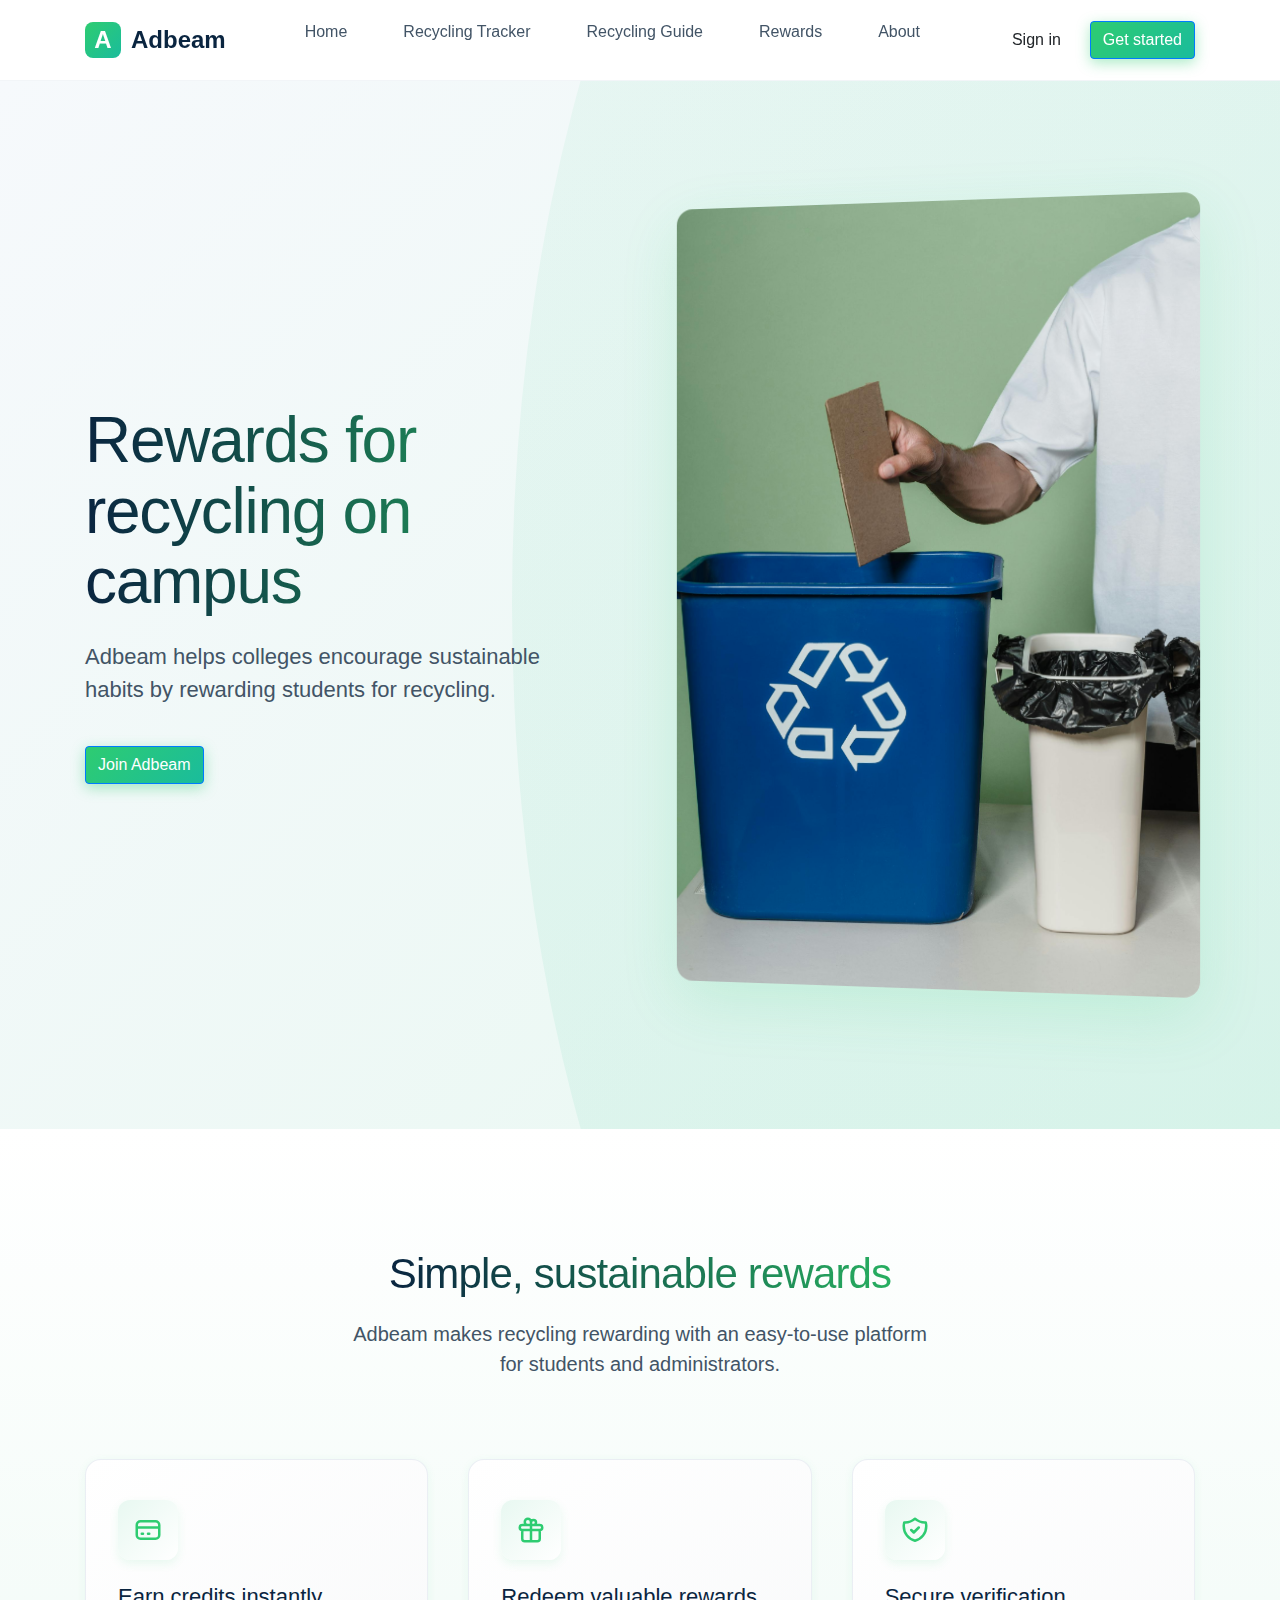
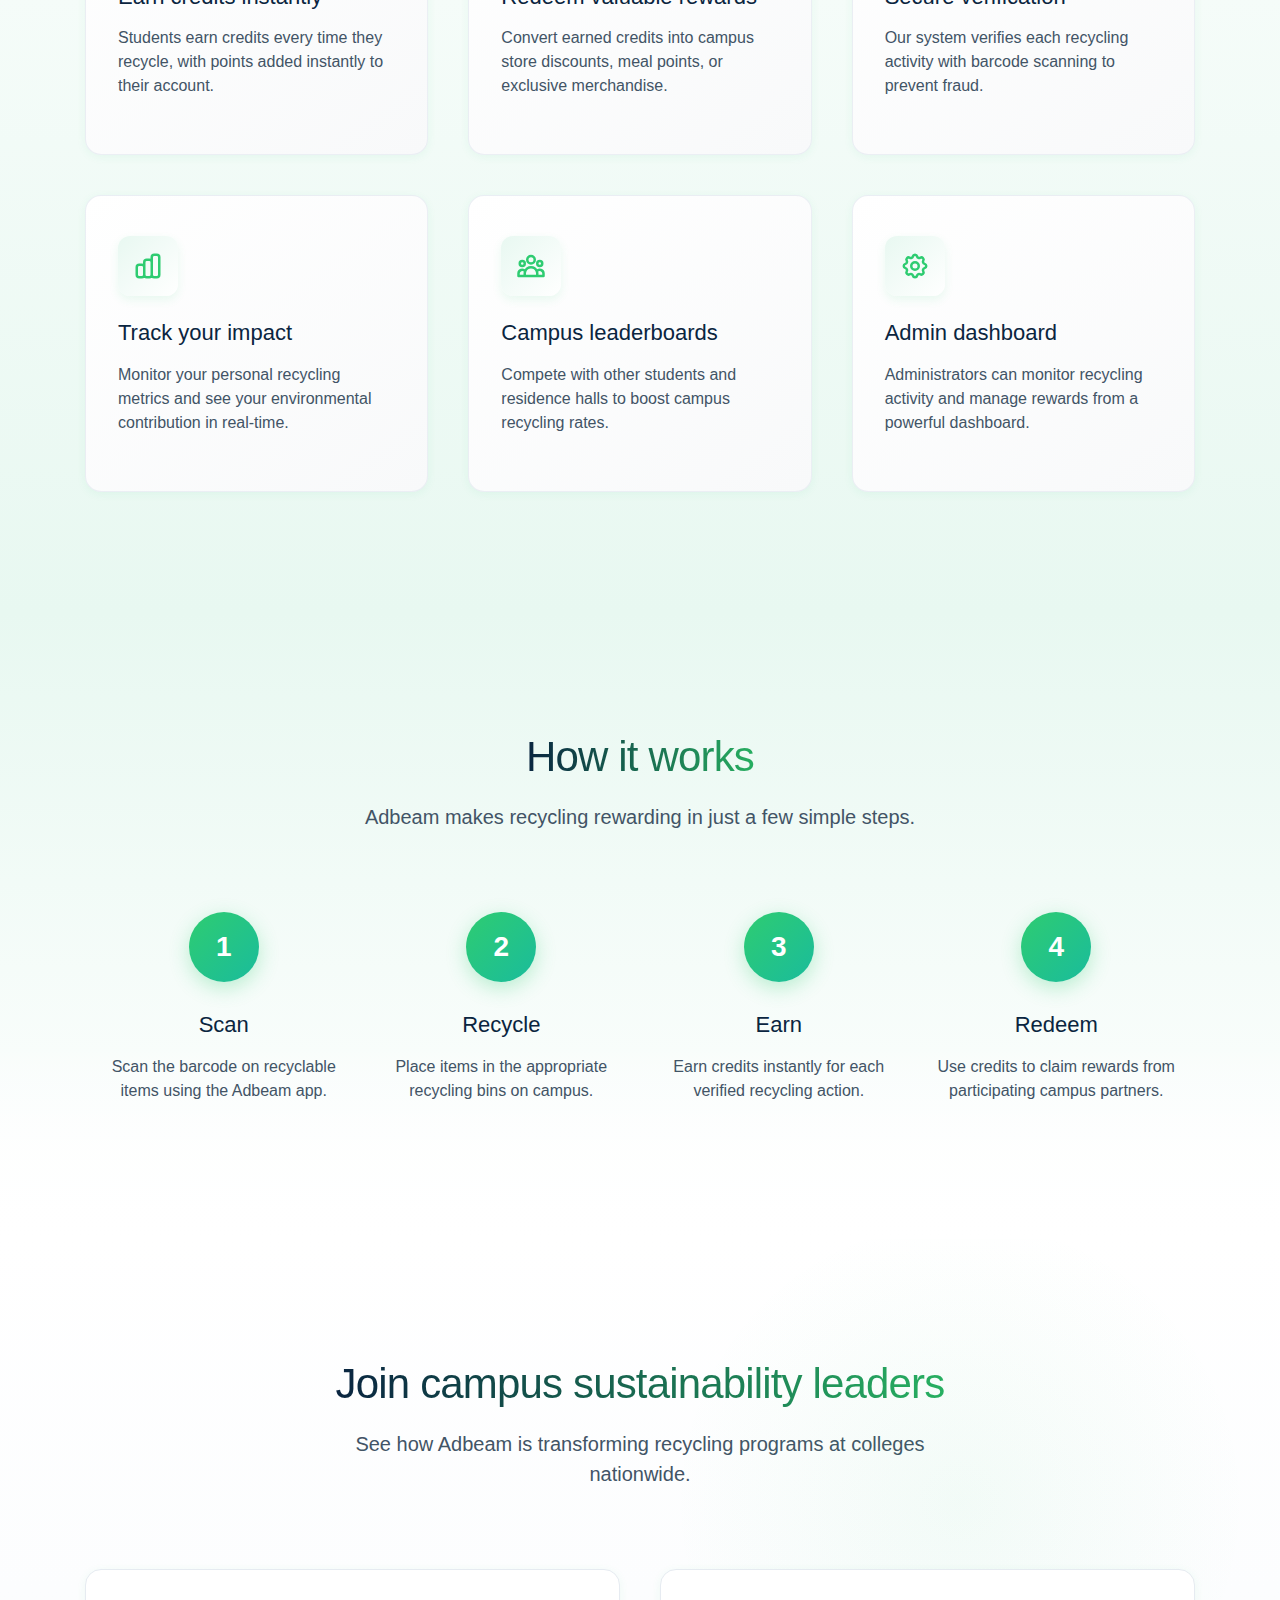
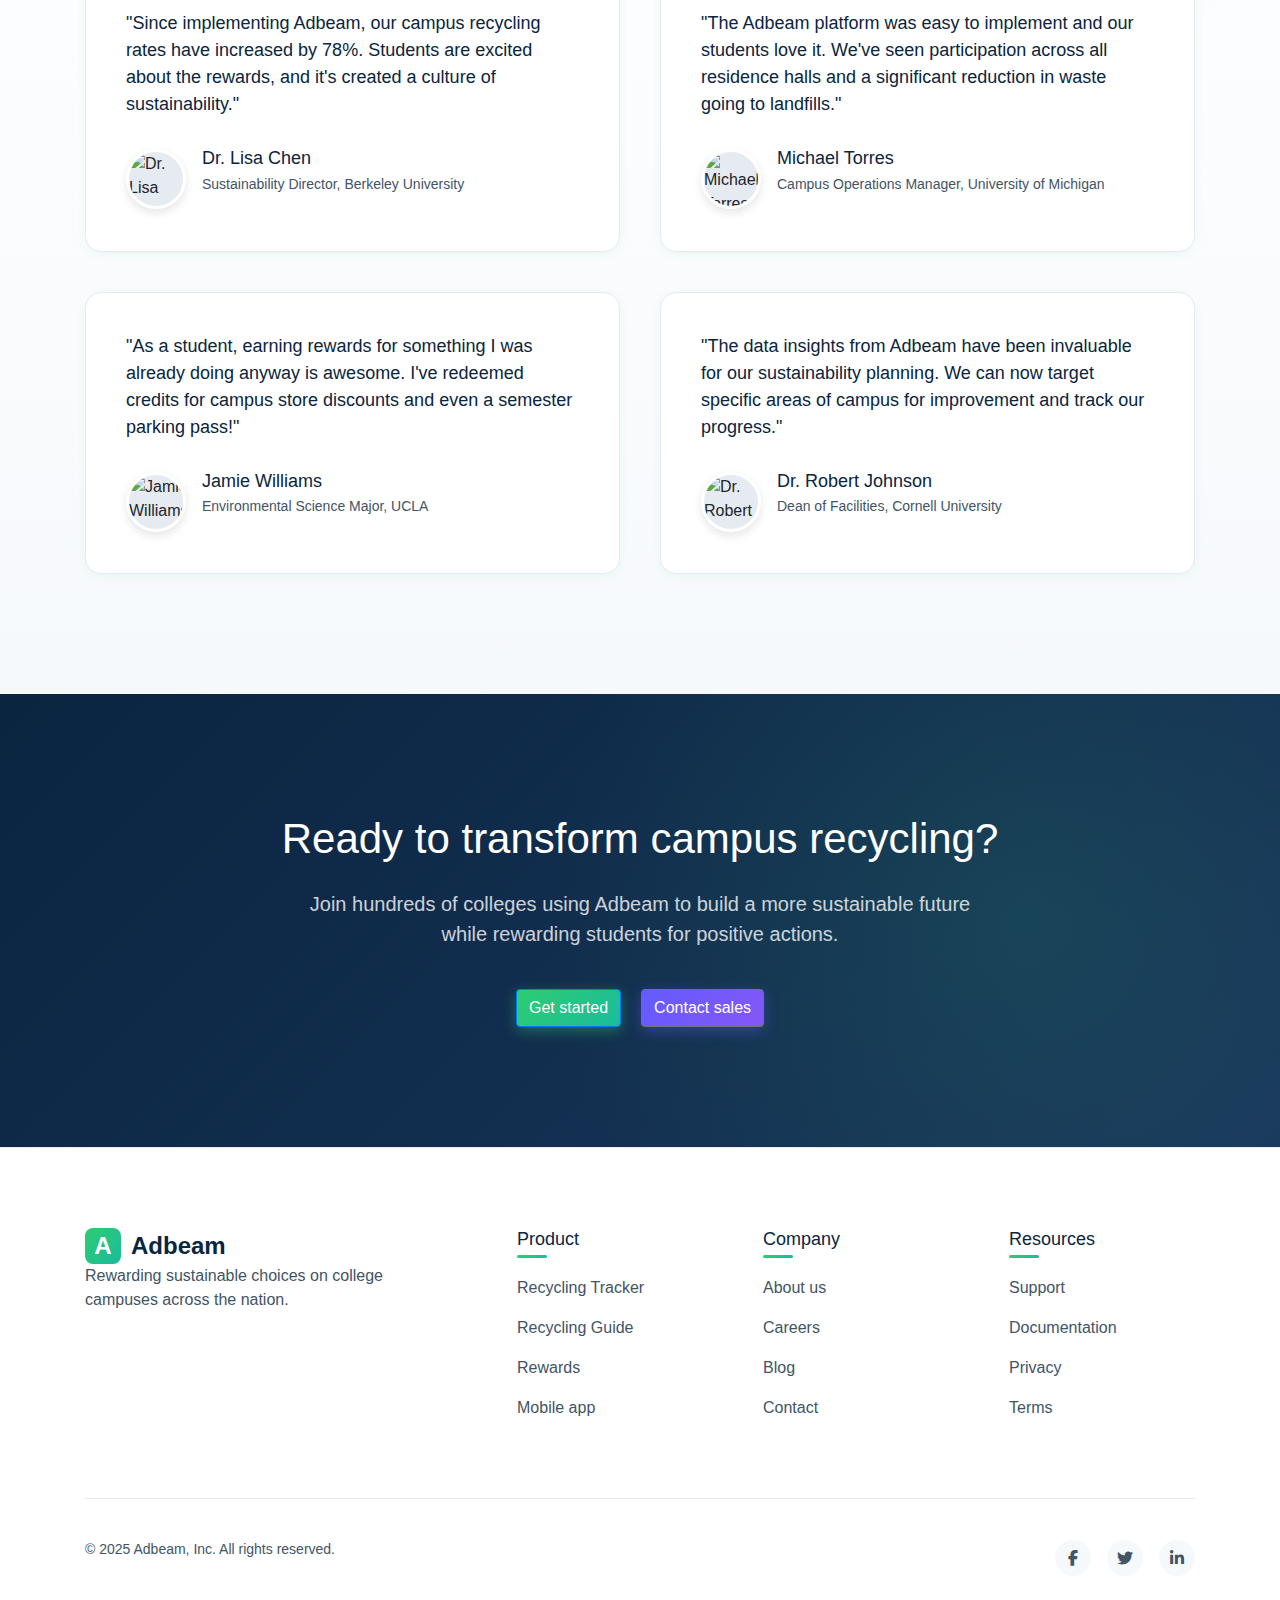
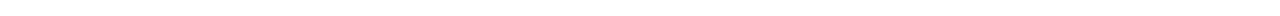
==== index.html @ 24861276 "Add files via upload" ====
<!DOCTYPE html>
<html lang="en">
<head>
  <meta charset="UTF-8">
  <meta name="viewport" content="width=device-width, initial-scale=1.0">
  <link rel="stylesheet" href="/css/index.css">
  <link rel="stylesheet" href="https://cdn.jsdelivr.net/npm/bootstrap@4.3.1/dist/css/bootstrap.min.css" integrity="sha384-ggOyR0iXCbMQv3Xipma34MD+dH/1fQ784/j6cY/iJTQUOhcWr7x9JvoRxT2MZw1T" crossorigin="anonymous">
  <link rel="stylesheet" href="https://cdnjs.cloudflare.com/ajax/libs/font-awesome/6.4.0/css/all.min.css">
  <title>Adbeam - Recycling Rewards for Campuses</title>
</head>
<body>
  <!-- Header -->
    <header>
        <div class="container header-content">
          <a href="index.html" class="logo">
            <div class="logo-icon">A</div>
            Adbeam
          </a>
      <nav>
        <ul>
          <li><a href="index.html">Home</a></li>
          <li><a href="Recycling Tracker.html">Recycling Tracker</a></li>
          <li><a href="recycling_guide.html">Recycling Guide</a></li>
          <li><a href="rewards.html">Rewards</a></li>
          <li><a href="about.html">About</a></li>
        </ul>
      </nav>
      <div class="auth-buttons">
        <a href="#" class="btn btn-text">Sign in</a>
        <a href="#" class="btn btn-primary">Get started</a>
      </div>
    </div>
  </header>
  
  <!-- Hero Section -->
  <section class="hero">
    <div class="container hero-content">
      <div class="hero-text">
        <h1>Rewards for recycling on campus</h1>
        <p>Adbeam helps colleges encourage sustainable habits by rewarding students for recycling.</p>
        <a href="#" class="btn btn-primary">Join Adbeam</a>
      </div>
      <div class="hero-image">
        <img src="/images/recycle1 smaller.jpg" alt="Student scanning recyclable item on Adbeam app">
      </div>
    </div>
  </section>
  
  <!-- Features Section -->
  <section class="features">
    <div class="container">
      <div class="section-title">
        <h2>Simple, sustainable rewards</h2>
        <p>Adbeam makes recycling rewarding with an easy-to-use platform for students and administrators.</p>
      </div>
      <div class="feature-grid">
        <div class="feature-card">
          <div class="feature-icon">
            <svg xmlns="http://www.w3.org/2000/svg" fill="none" viewBox="0 0 24 24" stroke="currentColor">
              <path stroke-linecap="round" stroke-linejoin="round" stroke-width="2" d="M3 10h18M7 15h1m4 0h1m-7 4h12a3 3 0 003-3V8a3 3 0 00-3-3H6a3 3 0 00-3 3v8a3 3 0 003 3z" />
            </svg>
          </div>
          <h3>Earn credits instantly</h3>
          <p>Students earn credits every time they recycle, with points added instantly to their account.</p>
        </div>
        <div class="feature-card">
          <div class="feature-icon">
            <svg xmlns="http://www.w3.org/2000/svg" fill="none" viewBox="0 0 24 24" stroke="currentColor">
              <path stroke-linecap="round" stroke-linejoin="round" stroke-width="2" d="M12 8v13m0-13V6a2 2 0 112 2h-2zm0 0V5.5A2.5 2.5 0 109.5 8H12zm-7 4h14M5 12a2 2 0 110-4h14a2 2 0 110 4M5 12v7a2 2 0 002 2h10a2 2 0 002-2v-7" />
            </svg>
          </div>
          <h3>Redeem valuable rewards</h3>
          <p>Convert earned credits into campus store discounts, meal points, or exclusive merchandise.</p>
        </div>
        <div class="feature-card">
          <div class="feature-icon">
            <svg xmlns="http://www.w3.org/2000/svg" fill="none" viewBox="0 0 24 24" stroke="currentColor">
              <path stroke-linecap="round" stroke-linejoin="round" stroke-width="2" d="M9 12l2 2 4-4m5.618-4.016A11.955 11.955 0 0112 2.944a11.955 11.955 0 01-8.618 3.04A12.02 12.02 0 003 9c0 5.591 3.824 10.29 9 11.622 5.176-1.332 9-6.03 9-11.622 0-1.042-.133-2.052-.382-3.016z" />
            </svg>
          </div>
          <h3>Secure verification</h3>
          <p>Our system verifies each recycling activity with barcode scanning to prevent fraud.</p>
        </div>
        <div class="feature-card">
          <div class="feature-icon">
            <svg xmlns="http://www.w3.org/2000/svg" fill="none" viewBox="0 0 24 24" stroke="currentColor">
              <path stroke-linecap="round" stroke-linejoin="round" stroke-width="2" d="M9 19v-6a2 2 0 00-2-2H5a2 2 0 00-2 2v6a2 2 0 002 2h2a2 2 0 002-2zm0 0V9a2 2 0 012-2h2a2 2 0 012 2v10m-6 0a2 2 0 002 2h2a2 2 0 002-2m0 0V5a2 2 0 012-2h2a2 2 0 012 2v14a2 2 0 01-2 2h-2a2 2 0 01-2-2z" />
            </svg>
          </div>
          <h3>Track your impact</h3>
          <p>Monitor your personal recycling metrics and see your environmental contribution in real-time.</p>
        </div>
        <div class="feature-card">
          <div class="feature-icon">
            <svg xmlns="http://www.w3.org/2000/svg" fill="none" viewBox="0 0 24 24" stroke="currentColor">
              <path stroke-linecap="round" stroke-linejoin="round" stroke-width="2" d="M17 20h5v-2a3 3 0 00-5.356-1.857M17 20H7m10 0v-2c0-.656-.126-1.283-.356-1.857M7 20H2v-2a3 3 0 015.356-1.857M7 20v-2c0-.656.126-1.283.356-1.857m0 0a5.002 5.002 0 019.288 0M15 7a3 3 0 11-6 0 3 3 0 016 0zm6 3a2 2 0 11-4 0 2 2 0 014 0zM7 10a2 2 0 11-4 0 2 2 0 014 0z" />
            </svg>
          </div>
          <h3>Campus leaderboards</h3>
          <p>Compete with other students and residence halls to boost campus recycling rates.</p>
        </div>
        <div class="feature-card">
          <div class="feature-icon">
            <svg xmlns="http://www.w3.org/2000/svg" fill="none" viewBox="0 0 24 24" stroke="currentColor">
              <path stroke-linecap="round" stroke-linejoin="round" stroke-width="2" d="M10.325 4.317c.426-1.756 2.924-1.756 3.35 0a1.724 1.724 0 002.573 1.066c1.543-.94 3.31.826 2.37 2.37a1.724 1.724 0 001.065 2.572c1.756.426 1.756 2.924 0 3.35a1.724 1.724 0 00-1.066 2.573c.94 1.543-.826 3.31-2.37 2.37a1.724 1.724 0 00-2.572 1.065c-.426 1.756-2.924 1.756-3.35 0a1.724 1.724 0 00-2.573-1.066c-1.543.94-3.31-.826-2.37-2.37a1.724 1.724 0 00-1.065-2.572c-1.756-.426-1.756-2.924 0-3.35a1.724 1.724 0 001.066-2.573c-.94-1.543.826-3.31 2.37-2.37.996.608 2.296.07 2.572-1.065z" />
              <path stroke-linecap="round" stroke-linejoin="round" stroke-width="2" d="M15 12a3 3 0 11-6 0 3 3 0 016 0z" />
            </svg>
          </div>
          <h3>Admin dashboard</h3>
          <p>Administrators can monitor recycling activity and manage rewards from a powerful dashboard.</p>
        </div>
      </div>
    </div>
  </section>
  
  <!-- How It Works -->
  <section class="how-it-works">
    <div class="container">
      <div class="section-title">
        <h2>How it works</h2>
        <p>Adbeam makes recycling rewarding in just a few simple steps.</p>
      </div>
      <div class="steps">
        <div class="step">
          <div class="step-number">1</div>
          <h3>Scan</h3>
          <p>Scan the barcode on recyclable items using the Adbeam app.</p>
        </div>
        <div class="step">
          <div class="step-number">2</div>
          <h3>Recycle</h3>
          <p>Place items in the appropriate recycling bins on campus.</p>
        </div>
        <div class="step">
          <div class="step-number">3</div>
          <h3>Earn</h3>
          <p>Earn credits instantly for each verified recycling action.</p>
        </div>
        <div class="step">
          <div class="step-number">4</div>
          <h3>Redeem</h3>
          <p>Use credits to claim rewards from participating campus partners.</p>
        </div>
      </div>
    </div>
  </section>
  
  <!-- Testimonials -->
  <section class="testimonials">
    <div class="container">
      <div class="section-title">
        <h2>Join campus sustainability leaders</h2>
        <p>See how Adbeam is transforming recycling programs at colleges nationwide.</p>
      </div>
      <div class="testimonial-grid">
        <div class="testimonial-card">
          <p class="testimonial-content">"Since implementing Adbeam, our campus recycling rates have increased by 78%. Students are excited about the rewards, and it's created a culture of sustainability."</p>
          <div class="testimonial-author">
            <div class="author-avatar">
              <img src="/api/placeholder/48/48" alt="Dr. Lisa Chen">
            </div>
            <div class="author-info">
              <h4>Dr. Lisa Chen</h4>
              <p>Sustainability Director, Berkeley University</p>
            </div>
          </div>
        </div>
        <div class="testimonial-card">
          <p class="testimonial-content">"The Adbeam platform was easy to implement and our students love it. We've seen participation across all residence halls and a significant reduction in waste going to landfills."</p>
          <div class="testimonial-author">
            <div class="author-avatar">
              <img src="/api/placeholder/48/48" alt="Michael Torres">
            </div>
            <div class="author-info">
              <h4>Michael Torres</h4>
              <p>Campus Operations Manager, University of Michigan</p>
            </div>
          </div>
        </div>
        <div class="testimonial-card">
          <p class="testimonial-content">"As a student, earning rewards for something I was already doing anyway is awesome. I've redeemed credits for campus store discounts and even a semester parking pass!"</p>
          <div class="testimonial-author">
            <div class="author-avatar">
              <img src="/api/placeholder/48/48" alt="Jamie Williams">
            </div>
            <div class="author-info">
              <h4>Jamie Williams</h4>
              <p>Environmental Science Major, UCLA</p>
            </div>
          </div>
        </div>
        <div class="testimonial-card">
          <p class="testimonial-content">"The data insights from Adbeam have been invaluable for our sustainability planning. We can now target specific areas of campus for improvement and track our progress."</p>
          <div class="testimonial-author">
            <div class="author-avatar">
              <img src="/api/placeholder/48/48" alt="Dr. Robert Johnson">
            </div>
            <div class="author-info">
              <h4>Dr. Robert Johnson</h4>
              <p>Dean of Facilities, Cornell University</p>
            </div>
          </div>
        </div>
      </div>
    </div>
  </section>
  
  <!-- CTA Section -->
  <section class="cta">
    <div class="container">
      <h2>Ready to transform campus recycling?</h2>
      <p>Join hundreds of colleges using Adbeam to build a more sustainable future while rewarding students for positive actions.</p>
      <div class="cta-buttons">
        <a href="#" class="btn btn-primary">Get started</a>
        <a href="#" class="btn btn-secondary">Contact sales</a>
      </div>
    </div>
  </section>
  
  <!-- Footer -->
  <footer>
    <div class="container">
      <div class="footer-content">
        <div class="footer-column footer-about">
          <a href="#" class="logo">
            <div class="logo-icon">A</div>
            Adbeam
          </a>
          <p>Rewarding sustainable choices on college campuses across the nation.</p>
        </div>
        <div class="footer-column">
          <h3>Product</h3>
          <ul class="footer-links">
            <li><a href="recycling_tracker.html">Recycling Tracker</a></li>
            <li><a href="recycling_page.html">Recycling Guide</a></li>
            <li><a href="rewards.html">Rewards</a></li>
            <li><a href="#">Mobile app</a></li>
          </ul>
        </div>
        <div class="footer-column">
          <h3>Company</h3>
          <ul class="footer-links">
            <li><a href="about.html">About us</a></li>
            <li><a href="#">Careers</a></li>
            <li><a href="#">Blog</a></li>
            <li><a href="contact.html">Contact</a></li>
          </ul>
        </div>
        <div class="footer-column">
          <h3>Resources</h3>
          <ul class="footer-links">
            <li><a href="#">Support</a></li>
            <li><a href="#">Documentation</a></li>
            <li><a href="#">Privacy</a></li>
            <li><a href="#">Terms</a></li>
          </ul>
        </div>
      </div>
      <div class="footer-bottom">
        <p class="copyright">© 2025 Adbeam, Inc. All rights reserved.</p>
        <div class="social-links">
          <a href="#" class="social-link">
            <i class="fab fa-facebook-f"></i>
          </a>
          <a href="#" class="social-link">
            <i class="fab fa-twitter"></i>
          </a>
          <a href="#" class="social-link">
            <i class="fab fa-linkedin-in"></i>
          </a>
        </div>
      </div>
    </div>
  </footer>

  <script src="index.js">const signInBtn = document.getElementById('signInBtn');
    const getStartedBtn = document.getElementById('getStartedBtn');
    const authModal = new bootstrap.Modal(document.getElementById('authModal'));
    const scanBtn = document.getElementById('scanBtn');
    const barcodeInput = document.getElementById('barcodeInput');
    const scanResult = document.getElementById('scanResult');
    const refreshHistoryBtn = document.getElementById('refreshHistoryBtn');
    const historyItemsContainer = document.getElementById('historyItemsContainer');
    const achievementsContainer = document.getElementById('achievementsContainer');
    const leaderboardContainer = document.getElementById('leaderboardContainer');
    const loadingSpinner = document.getElementById('loadingSpinner');
    const timeframeDropdown = document.getElementById('timeframeDropdown');
    
    // Mock user data (in a real app, this would come from an API)
    let userData = {
        isAuthenticated: false,
        points: 2345,
        weeklyPoints: 120,
        itemsRecycled: 87,
        recycledTypes: ['Plastic', 'Glass', 'Aluminum'],
        co2Saved: 124,
        treesEquivalent: 5,
        achievements: [
            { id: 1, name: 'Green Starter', description: 'Recycled first 10 items', icon: 'leaf', earned: true },
            { id: 2, name: 'Eco Warrior', description: 'Saved equivalent of 5 trees', icon: 'tree', earned: true },
            { id: 3, name: 'Global Impact', description: 'Reduced 100kg CO2', icon: 'globe', earned: true },
            { id: 4, name: 'Plastic Crusher', description: 'Recycled 50 plastic items', icon: 'recycle', earned: false },
            { id: 5, name: 'Sustainability Champion', description: 'Top 10 on leaderboard', icon: 'trophy', earned: false }
        ],
        history: [
            { id: 1, type: 'Glass Bottle', points: 10, date: '2023-06-15' },
            { id: 2, type: 'Plastic Bottle', points: 5, date: '2023-06-14' },
            { id: 3, type: 'Aluminum Can', points: 7, date: '2023-06-12' },
            { id: 4, type: 'Paper', points: 3, date: '2023-06-10' },
            { id: 5, type: 'Glass Bottle', points: 10, date: '2023-06-08' }
        ]
    };
    
    // Mock leaderboard data
    const leaderboardData = {
        week: [
            { id: 1, name: 'Sarah Johnson', major: 'Computer Science', points: 245, avatar: 'https://randomuser.me/api/portraits/women/44.jpg' },
            { id: 2, name: 'Mike Rodriguez', major: 'Environmental Studies', points: 210, avatar: 'https://randomuser.me/api/portraits/men/32.jpg' },
            { id: 3, name: 'Emily Chen', major: 'Biology', points: 187, avatar: 'https://randomuser.me/api/portraits/women/63.jpg' }
        ],
        month: [
            { id: 1, name: 'Sarah Johnson', major: 'Computer Science', points: 1345, avatar: 'https://randomuser.me/api/portraits/women/44.jpg' },
            { id: 2, name: 'Mike Rodriguez', major: 'Environmental Studies', points: 1210, avatar: 'https://randomuser.me/api/portraits/men/32.jpg' },
            { id: 3, name: 'Emily Chen', major: 'Biology', points: 987, avatar: 'https://randomuser.me/api/portraits/women/63.jpg' }
        ],
        year: [
            { id: 1, name: 'Sarah Johnson', major: 'Computer Science', points: 3452, avatar: 'https://randomuser.me/api/portraits/women/44.jpg' },
            { id: 2, name: 'Mike Rodriguez', major: 'Environmental Studies', points: 3210, avatar: 'https://randomuser.me/api/portraits/men/32.jpg' },
            { id: 3, name: 'Emily Chen', major: 'Biology', points: 2987, avatar: 'https://randomuser.me/api/portraits/women/63.jpg' }
        ],
        all: [
            { id: 1, name: 'Sarah Johnson', major: 'Computer Science', points: 8452, avatar: 'https://randomuser.me/api/portraits/women/44.jpg' },
            { id: 2, name: 'Mike Rodriguez', major: 'Environmental Studies', points: 7210, avatar: 'https://randomuser.me/api/portraits/men/32.jpg' },
            { id: 3, name: 'Emily Chen', major: 'Biology', points: 6987, avatar: 'https://randomuser.me/api/portraits/women/63.jpg' }
        ]
    };
    
    // Current timeframe for leaderboard
    let currentTimeframe = 'month';
    
    // Event Listeners
    signInBtn.addEventListener('click', () => authModal.show());
    getStartedBtn.addEventListener('click', () => {
        document.getElementById('signup-tab').click();
        authModal.show();
    });
    
    scanBtn.addEventListener('click', handleScan);
    refreshHistoryBtn.addEventListener('click', loadHistory);
    document.querySelectorAll('[data-timeframe]').forEach(item => {
        item.addEventListener('click', (e) => {
            e.preventDefault();
            currentTimeframe = e.target.getAttribute('data-timeframe');
            timeframeDropdown.innerHTML = `<i class="fas fa-calendar-alt me-2"></i>${e.target.textContent}`;
            loadLeaderboard();
        });
    });
    
    // Form submissions
    document.getElementById('signinForm').addEventListener('submit', handleSignIn);
    document.getElementById('signupForm').addEventListener('submit', handleSignUp);
    
    // Initialize the page
    document.addEventListener('DOMContentLoaded', () => {
        updateStats();
        loadHistory();
        loadAchievements();
        loadLeaderboard();
    });
    
    // Functions
    function showLoading(show) {
        loadingSpinner.style.display = show ? 'flex' : 'none';
    }
    
    function updateStats() {
        document.getElementById('totalPoints').textContent = userData.points.toLocaleString();
        document.getElementById('weeklyPoints').textContent = userData.weeklyPoints;
        document.getElementById('itemsRecycled').textContent = userData.itemsRecycled;
        document.getElementById('recycledTypes').textContent = userData.recycledTypes.join(', ');
        document.getElementById('co2Saved').textContent = `${userData.co2Saved} kg`;
        document.getElementById('treesEquivalent').textContent = userData.treesEquivalent;
    }
    
    function loadHistory() {
        showLoading(true);
        // Simulate API call
        setTimeout(() => {
            historyItemsContainer.innerHTML = '';
            if (userData.history.length === 0) {
                historyItemsContainer.innerHTML = `
                    <div class="text-center py-5">
                        <i class="fas fa-recycle fa-3x text-muted mb-3"></i>
                        <p>No recycling history yet</p>
                        <button class="btn btn-success">Scan your first item</button>
                    </div>
                `;
            } else {
                userData.history.forEach(item => {
                    const icon = getItemIcon(item.type);
                    const date = new Date(item.date).toLocaleDateString();
                    
                    const historyItem = document.createElement('div');
                    historyItem.className = 'history-card';
                    historyItem.innerHTML = `
                        <div class="d-flex justify-content-between align-items-center">
                            <div>
                                <i class="fas fa-${icon} text-success me-3"></i>
                                ${item.type}
                                <small class="d-block text-muted">${date}</small>
                            </div>
                            <div class="text-success">+${item.points} Points</div>
                        </div>
                    `;
                    historyItemsContainer.appendChild(historyItem);
                });
            }
            showLoading(false);
        }, 800);
    }
    
    function loadAchievements() {
        showLoading(true);
        // Simulate API call
        setTimeout(() => {
            achievementsContainer.innerHTML = '';
            userData.achievements.slice(0, 3).forEach(achievement => {
                const achievementElement = document.createElement('div');
                achievementElement.className = `col-md-4 achievement-badge ${achievement.earned ? '' : 'locked'}`;
                achievementElement.innerHTML = `
                    <i class="fas fa-${achievement.icon} fa-3x ${achievement.earned ? 'text-success' : 'text-muted'} mb-3"></i>
                    <h4>${achievement.name}</h4>
                    <p>${achievement.description}</p>
                    ${achievement.earned ? '<small class="text-success"><i class="fas fa-check-circle"></i> Earned</small>' : '<small class="text-muted">Locked</small>'}
                `;
                achievementsContainer.appendChild(achievementElement);
            });
            showLoading(false);
        }, 800);
    }
    
    function loadLeaderboard() {
        showLoading(true);
        // Simulate API call
        setTimeout(() => {
            leaderboardContainer.innerHTML = '';
            const data = leaderboardData[currentTimeframe];
            
            data.forEach((user, index) => {
                const leaderboardItem = document.createElement('div');
                leaderboardItem.className = 'leaderboard-item';
                leaderboardItem.innerHTML = `
                    <img src="${user.avatar}" alt="${user.name}">
                    <div class="flex-grow-1">
                        <strong>${user.name}</strong>
                        <small class="d-block text-muted">${user.major}</small>
                    </div>
                    <div class="text-success">${user.points} Points</div>
                `;
                leaderboardContainer.appendChild(leaderboardItem);
            });
            showLoading(false);
        }, 800);
    }
    
    function handleScan() {
        const barcode = barcodeInput.value.trim();
        
        if (!barcode) {
            scanResult.innerHTML = `
                <div class="alert alert-warning">
                    Please enter a barcode or use the camera to scan
                </div>
            `;
            scanResult.style.display = 'block';
            return;
        }
        
        showLoading(true);
        // Simulate API call
        setTimeout(() => {
            // Random item types for demo
            const itemTypes = ['Glass Bottle', 'Plastic Bottle', 'Aluminum Can', 'Paper', 'Cardboard'];
            const randomType = itemTypes[Math.floor(Math.random() * itemTypes.length())];
            const points = randomType === 'Glass Bottle' ? 10 : 
                          randomType === 'Plastic Bottle' ? 5 : 
                          randomType === 'Aluminum Can' ? 7 : 3;
            
            // Update user data
            userData.points += points;
            userData.weeklyPoints += points;
            userData.itemsRecycled += 1;
            userData.co2Saved += points * 0.5; // 0.5kg CO2 per point
            userData.treesEquivalent = Math.floor(userData.co2Saved / 25); // 25kg CO2 per tree
            userData.history.unshift({
                id: Date.now(),
                type: randomType,
                points: points,
                date: new Date().toISOString().split('T')[0]
            });
            
            // Update UI
            updateStats();
            loadHistory();
            
            // Show success message
            scanResult.innerHTML = `
                <div class="alert alert-success">
                    <i class="fas fa-check-circle me-2"></i>
                    Success! You recycled a ${randomType} and earned ${points} points!
                </div>
            `;
            scanResult.style.display = 'block';
            barcodeInput.value = '';
            
            showLoading(false);
        }, 1500);
    }
    
    function handleSignIn(e) {
        e.preventDefault();
        const email = document.getElementById('signinEmail').value;
        const password = document.getElementById('signinPassword').value;
        
        showLoading(true);
        // Simulate API call
        setTimeout(() => {
            userData.isAuthenticated = true;
            authModal.hide();
            showLoading(false);
            
            // Update UI for authenticated user
            signInBtn.style.display = 'none';
            getStartedBtn.textContent = 'My Account';
            getStartedBtn.classList.remove('btn-primary');
            getStartedBtn.classList.add('btn-outline-light');
            
            // Show welcome message
            const scanResult = document.getElementById('scanResult');
            scanResult.innerHTML = `
                <div class="alert alert-success">
                    <i class="fas fa-check-circle me-2"></i>
                    Welcome back! You're now signed in.
                </div>
            `;
            scanResult.style.display = 'block';
        }, 1500);
    }
    
    function handleSignUp(e) {
        e.preventDefault();
        const name = document.getElementById('signupName').value;
        const email = document.getElementById('signupEmail').value;
        const password = document.getElementById('signupPassword').value;
        const confirmPassword = document.getElementById('signupConfirmPassword').value;
        
        if (password !== confirmPassword) {
            alert('Passwords do not match');
            return;
        }
        
        showLoading(true);
        // Simulate API call
        setTimeout(() => {
            userData.isAuthenticated = true;
            authModal.hide();
            showLoading(false);
            
            // Update UI for authenticated user
            signInBtn.style.display = 'none';
            getStartedBtn.textContent = 'My Account';
            getStartedBtn.classList.remove('btn-primary');
            getStartedBtn.classList.add('btn-outline-light');
            
            // Show welcome message
            const scanResult = document.getElementById('scanResult');
            scanResult.innerHTML = `
                <div class="alert alert-success">
                    <i class="fas fa-check-circle me-2"></i>
                    Welcome to Adbeam, ${name}! You're now signed up.
                </div>
            `;
            scanResult.style.display = 'block';
        }, 1500);
    }
    
    function getItemIcon(itemType) {
        switch(itemType) {
            case 'Glass Bottle': return 'wine-bottle';
            case 'Plastic Bottle': return 'glass-whiskey';
            case 'Aluminum Can': return 'beer';
            case 'Paper': return 'file-alt';
            case 'Cardboard': return 'box';
            default: return 'recycle';
        }
    }</script>
</body>
</html>
---- css/index.css ----
:root {
    --primary-color: #2ecc71;
    --primary-dark: #27ae60;
    --primary-light: #e8f8f1;
    --primary-gradient: linear-gradient(135deg, #2ecc71, #1abc9c);
    --secondary-color: #635bff;
    --secondary-gradient: linear-gradient(135deg, #635bff, #8557f6);
    --text-color: #0a2540;
    --light-text: #425466;
    --lightest-gray: #f6f9fc;
    --light-gray: #e6ebf1;
    --medium-gray: #aab7c4;
    --radius: 12px;
    --transition: all 0.3s ease;
    --shadow-sm: 0 2px 10px rgba(46, 204, 113, 0.07);
    --shadow-md: 0 10px 30px rgba(46, 204, 113, 0.1);
    --shadow-lg: 0 20px 60px rgba(46, 204, 113, 0.15);
  }
  
  * {
    margin: 0;
    padding: 0;
    box-sizing: border-box;
    font-family: -apple-system, BlinkMacSystemFont, 'Segoe UI', Roboto, Helvetica, Arial, sans-serif;
  }
  
  body {
    color: var(--text-color);
    line-height: 1.6;
    background-color: #fff;
  }
  
  .container {
    width: 100%;
    max-width: 1200px;
    margin: 0 auto;
    padding: 0 20px;
  }
  
  /* Header */
  header {
    padding: 20px 0;
    border-bottom: 1px solid rgba(230, 235, 241, 0.5);
    background-color: rgba(255, 255, 255, 0.95);
    backdrop-filter: blur(10px);
    position: sticky;
    top: 0;
    z-index: 1000;
  }
  
  .header-content {
    display: flex;
    justify-content: space-between;
    align-items: center;
  }
  
 /* Replace the existing .logo and .logo-icon styles with these: */
.logo {
  display: flex;
  align-items: center;
  font-weight: 700;
  font-size: 1.5rem;
  color: var(--text-color);
}

.logo-icon {
  width: 36px;
  height: 36px;
  background: var(--primary-gradient);
  border-radius: 8px;
  display: flex;
  align-items: center;
  justify-content: center;
  color: white;
  margin-right: 10px;
  font-weight: bold;
}

.logo:hover {
  color: var(--primary-color);
}
  nav ul {
    display: flex;
    list-style: none;
    gap: 32px;
  }
  
  nav a {
    text-decoration: none;
    color: var(--light-text);
    font-weight: 500;
    transition: var(--transition);
    padding: 8px 12px;
    border-radius: 6px;
  }
  
  nav a:hover {
    color: var(--primary-color);
    background-color: var(--primary-light);
  }
  
  .auth-buttons {
    display: flex;
    gap: 16px;
    align-items: center;
  }
  
  .btn {
    padding: 10px 24px;
    border-radius: var(--radius);
    font-weight: 600;
    cursor: pointer;
    transition: var(--transition);
    text-decoration: none;
    font-size: 15px;
  }
  
  .btn-text {
    color: var(--text-color);
    background: transparent;
    border: none;
  }
  
  .btn-text:hover {
    color: var(--primary-color);
  }
  
  .btn-primary {
    background: var(--primary-gradient);
    color: white;
    border: none;
    box-shadow: 0 4px 14px rgba(46, 204, 113, 0.4);
  }
  
  .btn-primary:hover {
    transform: translateY(-2px);
    box-shadow: 0 6px 20px rgba(46, 204, 113, 0.5);
  }
  
  .btn-secondary {
    background: var(--secondary-gradient);
    color: white;
    border: none;
    box-shadow: 0 4px 14px rgba(99, 91, 255, 0.4);
  }
  
  .btn-secondary:hover {
    transform: translateY(-2px);
    box-shadow: 0 6px 20px rgba(99, 91, 255, 0.5);
  }
  
  .btn-outline {
    background: transparent;
    color: white;
    border: 2px solid rgba(255, 255, 255, 0.8);
  }
  
  .btn-outline:hover {
    background: rgba(255, 255, 255, 0.1);
  }
  
  /* Hero Section */
  .hero {
    padding: 120px 0 140px;
    position: relative;
    overflow: hidden;
  }
  
  .hero::before {
    content: "";
    position: absolute;
    top: 0;
    left: 0;
    right: 0;
    bottom: 0;
    background: linear-gradient(135deg, #f6f9fc 0%, #e8f8f1 100%);
    z-index: -1;
  }
  
  .hero::after {
    content: "";
    position: absolute;
    top: -50%;
    right: -20%;
    width: 80%;
    height: 200%;
    background: linear-gradient(135deg, rgba(46, 204, 113, 0.05) 0%, rgba(26, 188, 156, 0.1) 100%);
    border-radius: 50%;
    z-index: -1;
    animation: pulse 15s infinite alternate ease-in-out;
  }
  
  @keyframes pulse {
    0% {
      transform: scale(1);
      opacity: 0.5;
    }
    100% {
      transform: scale(1.1);
      opacity: 0.8;
    }
  }
  
  .hero-content {
    display: flex;
    align-items: center;
    gap: 60px;
    position: relative;
    z-index: 1;
  }
  
  .hero-text {
    flex: 1;
  }
  
  .hero-image {
    flex: 1;
    display: flex;
    justify-content: center;
    position: relative;
  }
  
  .hero-badge {
    position: absolute;
    top: -20px;
    left: -20px;
    background: var(--primary-gradient);
    color: white;
    padding: 8px 16px;
    border-radius: 50px;
    font-size: 14px;
    font-weight: 600;
    box-shadow: var(--shadow-md);
    transform: rotate(-5deg);
  }
  
  .hero h1 {
    font-size: 64px;
    line-height: 1.1;
    margin-bottom: 24px;
    letter-spacing: -0.02em;
    background: linear-gradient(to right, var(--text-color), var(--primary-dark));
    -webkit-background-clip: text;
    -webkit-text-fill-color: transparent;
  }
  
  .hero p {
    font-size: 22px;
    color: var(--light-text);
    margin-bottom: 40px;
    max-width: 90%;
  }
  
  .hero-image img {
    max-width: 100%;
    height: auto;
    border-radius: 16px;
    box-shadow: var(--shadow-lg);
    transform: perspective(1000px) rotateY(-5deg);
    transition: var(--transition);
  }
  
  .hero-image:hover img {
    transform: perspective(1000px) rotateY(0deg);
  }
  
  /* Features Section */
  .features {
    padding: 120px 0;
    position: relative;
    background: linear-gradient(to bottom, white, var(--primary-light));
  }
  
  .features::before {
    content: "";
    position: absolute;
    top: 0;
    left: 0;
    width: 100%;
    height: 100%;
    background-image: 
      radial-gradient(circle at 10% 10%, rgba(46, 204, 113, 0.03) 0%, transparent 50%),
      radial-gradient(circle at 90% 90%, rgba(46, 204, 113, 0.03) 0%, transparent 50%);
    z-index: -1;
  }
  
  .section-title {
    text-align: center;
    margin-bottom: 80px;
  }
  
  .section-title h2 {
    font-size: 42px;
    margin-bottom: 20px;
    letter-spacing: -0.02em;
    background: linear-gradient(to right, var(--text-color), var(--primary-dark));
    -webkit-background-clip: text;
    -webkit-text-fill-color: transparent;
    display: inline-block;
  }
  
  .section-title p {
    color: var(--light-text);
    font-size: 20px;
    max-width: 600px;
    margin: 0 auto;
  }
  
  .feature-grid {
    display: grid;
    grid-template-columns: repeat(3, 1fr);
    gap: 40px;
  }
  
  .feature-card {
    background: linear-gradient(145deg, #ffffff, #f8f9fa);
    border-radius: 16px;
    padding: 40px 32px;
    box-shadow: var(--shadow-sm);
    transition: var(--transition);
    border: 1px solid rgba(230, 235, 241, 0.8);
    position: relative;
    overflow: hidden;
  }
  
  .feature-card::before {
    content: "";
    position: absolute;
    top: 0;
    left: 0;
    width: 100%;
    height: 4px;
    background: var(--primary-gradient);
    transform: scaleX(0);
    transform-origin: left;
    transition: transform 0.5s ease;
  }
  
  .feature-card:hover {
    transform: translateY(-8px);
    box-shadow: var(--shadow-md);
  }
  
  .feature-card:hover::before {
    transform: scaleX(1);
  }
  
  .feature-icon {
    width: 60px;
    height: 60px;
    background: linear-gradient(135deg, var(--primary-light), white);
    border-radius: 12px;
    display: flex;
    align-items: center;
    justify-content: center;
    margin-bottom: 24px;
    box-shadow: 0 4px 10px rgba(46, 204, 113, 0.1);
  }
  
  .feature-icon svg {
    width: 30px;
    height: 30px;
    color: var(--primary-color);
  }
  
  .feature-card h3 {
    font-size: 22px;
    margin-bottom: 16px;
    color: var(--text-color);
  }
  
  .feature-card p {
    color: var(--light-text);
    font-size: 16px;
  }
  
  /* How It Works */
  .how-it-works {
    padding: 120px 0;
    background: linear-gradient(180deg, var(--primary-light) 0%, white 100%);
    position: relative;
  }
  
  .how-it-works::after {
    content: "";
    position: absolute;
    bottom: 0;
    left: 0;
    width: 100%;
    height: 200px;
    background: linear-gradient(to top, white, transparent);
    z-index: 1;
  }
  
  .steps {
    display: flex;
    justify-content: space-between;
    margin-top: 80px;
    position: relative;
    z-index: 2;
  }
  
  .step {
    flex: 1;
    display: flex;
    flex-direction: column;
    align-items: center;
    text-align: center;
    padding: 0 20px;
    position: relative;
  }
  
  
  .step-number {
    width: 70px;
    height: 70px;
    border-radius: 50%;
    background: var(--primary-gradient);
    display: flex;
    align-items: center;
    justify-content: center;
    font-size: 28px;
    font-weight: 700;
    color: white;
    margin-bottom: 30px;
    box-shadow: 0 6px 20px rgba(46, 204, 113, 0.3);
    position: relative;
    z-index: 2;
  }
  
  .step h3 {
    font-size: 22px;
    margin-bottom: 16px;
    color: var(--text-color);
  }
  
  .step p {
    color: var(--light-text);
    font-size: 16px;
  }
  
  /* Testimonials */
  .testimonials {
    padding: 120px 0;
    background: linear-gradient(to bottom, white, var(--lightest-gray));
    position: relative;
  }
  
  .testimonials::before {
    content: "";
    position: absolute;
    top: 0;
    right: 0;
    width: 50%;
    height: 50%;
    background: radial-gradient(circle, rgba(46, 204, 113, 0.05) 0%, transparent 70%);
    z-index: 0;
  }
  
  .testimonial-grid {
    display: grid;
    grid-template-columns: repeat(2, 1fr);
    gap: 40px;
    margin-top: 60px;
    position: relative;
    z-index: 1;
  }
  
  .testimonial-card {
    background: white;
    border-radius: 16px;
    padding: 40px;
    box-shadow: var(--shadow-sm);
    transition: var(--transition);
    border: 1px solid var(--light-gray);
    position: relative;
    overflow: hidden;
  }
  
  .testimonial-card::before {
    content: "";
    position: absolute;
    top: 20px;
    left: 20px;
    font-size: 120px;
    line-height: 1;
    font-family: Georgia, serif;
    color: rgba(46, 204, 113, 0.1);
    z-index: 0;
  }
  
  .testimonial-card:hover {
    transform: translateY(-5px);
    box-shadow: var(--shadow-md);
  }
  
  .testimonial-content {
    font-size: 18px;
    margin-bottom: 30px;
    color: var(--text-color);
    position: relative;
    z-index: 1;
  }
  
  .testimonial-author {
    display: flex;
    align-items: center;
    position: relative;
    z-index: 1;
  }
  
  .author-avatar {
    width: 60px;
    height: 60px;
    border-radius: 50%;
    overflow: hidden;
    margin-right: 16px;
    background: var(--light-gray);
    border: 3px solid white;
    box-shadow: 0 4px 10px rgba(0, 0, 0, 0.1);
  }
  
  .author-avatar img {
    width: 100%;
    height: 100%;
    object-fit: cover;
  }
  
  .author-info h4 {
    font-size: 18px;
    margin-bottom: 4px;
    color: var(--text-color);
  }
  
  .author-info p {
    font-size: 14px;
    color: var(--light-text);
  }
  
  /* CTA Section */
  .cta {
    padding: 120px 0;
    position: relative;
    overflow: hidden;
  }
  
  .cta::before {
    content: "";
    position: absolute;
    top: 0;
    left: 0;
    width: 100%;
    height: 100%;
    background: linear-gradient(135deg, var(--text-color) 0%, #1a365d 100%);
    z-index: -2;
  }
  
  .cta::after {
    content: "";
    position: absolute;
    top: -50%;
    right: -20%;
    width: 80%;
    height: 200%;
    background: radial-gradient(circle, rgba(46, 204, 113, 0.2) 0%, transparent 70%);
    opacity: 0.6;
    z-index: -1;
  }
  
  .cta-shapes {
    position: absolute;
    top: 0;
    left: 0;
    width: 100%;
    height: 100%;
    z-index: -1;
    overflow: hidden;
  }
  
  .cta-shape {
    position: absolute;
    background: linear-gradient(135deg, rgba(46, 204, 113, 0.2), rgba(26, 188, 156, 0.2));
    border-radius: 50%;
  }
  
  .cta-shape:nth-child(1) {
    top: 20%;
    left: 10%;
    width: 300px;
    height: 300px;
    opacity: 0.3;
  }
  
  .cta-shape:nth-child(2) {
    bottom: 10%;
    right: 5%;
    width: 200px;
    height: 200px;
    opacity: 0.2;
  }
  
  .cta {
    color: white;
    text-align: center;
  }
  
  .cta h2 {
    font-size: 42px;
    margin-bottom: 24px;
    position: relative;
  }
  
  .cta p {
    font-size: 20px;
    margin-bottom: 40px;
    max-width: 700px;
    margin-left: auto;
    margin-right: auto;
    color: rgba(255, 255, 255, 0.8);
  }
  
  .cta-buttons {
    display: flex;
    justify-content: center;
    gap: 20px;
  }
  
  /* Footer */
  footer {
    background-color: white;
    padding: 80px 0 40px;
    border-top: 1px solid var(--light-gray);
  }
  
  .footer-content {
    display: grid;
    grid-template-columns: 2fr 1fr 1fr 1fr;
    gap: 60px;
    margin-bottom: 60px;
  }
  
  .footer-column h3 {
    font-size: 18px;
    margin-bottom: 24px;
    color: var(--text-color);
    position: relative;
    display: inline-block;
  }
  
  .footer-column h3::after {
    content: "";
    position: absolute;
    bottom: -8px;
    left: 0;
    width: 30px;
    height: 3px;
    background: var(--primary-gradient);
    border-radius: 3px;
  }
  
  .footer-links {
    list-style: none;
  }
  
  .footer-links li {
    margin-bottom: 12px;
  }
  
  .footer-links a {
    text-decoration: none;
    color: var(--light-text);
    transition: var(--transition);
    display: inline-block;
    padding: 2px 0;
  }
  
  .footer-links a:hover {
    color: var(--primary-color);
    transform: translateX(3px);
  }
  
  .footer-about p {
    color: var(--light-text);
    margin-bottom: 24px;
  }
  
  .footer-bottom {
    display: flex;
    justify-content: space-between;
    align-items: center;
    padding-top: 40px;
    border-top: 1px solid var(--light-gray);
  }
  
  .copyright {
    color: var(--light-text);
    font-size: 14px;
  }
  
  .social-links {
    display: flex;
    gap: 16px;
  }
  
  .social-link {
    width: 36px;
    height: 36px;
    border-radius: 50%;
    display: flex;
    align-items: center;
    justify-content: center;
    color: var(--light-text);
    background: var(--lightest-gray);
    transition: var(--transition);
  }
  
  .social-link:hover {
    color: white;
    background: var(--primary-gradient);
    transform: translateY(-3px);
    box-shadow: 0 4px 10px rgba(46, 204, 113, 0.3);
  }
  
  /* Animation Utilities */
  .zoom-in {
    animation: zoom-in 1s ease;
  }
  
  @keyframes zoom-in {
    0% {
      opacity: 0;
      transform: scale(0.9);
    }
    100% {
      opacity: 1;
      transform: scale(1);
    }
  }
  
  /* Stats Section (New) */
  .stats {
    padding: 0;
    margin-top: -80px;
    position: relative;
    z-index: 10;
  }
  
  .stats-container {
    display: grid;
    grid-template-columns: repeat(4, 1fr);
    background: white;
    border-radius: 16px;
    box-shadow: var(--shadow-lg);
    overflow: hidden;
  }
  
  .stat-card {
    padding: 40px 20px;
    text-align: center;
    border-right: 1px solid var(--light-gray);
    background: linear-gradient(to bottom, white, var(--lightest-gray));
    transition: var(--transition);
  }
  
  .stat-card:last-child {
    border-right: none;
  }
  
  .stat-card:hover {
    background: linear-gradient(to bottom, white, var(--primary-light));
  }
  
  .stat-value {
    font-size: 42px;
    font-weight: 700;
    color: var(--primary-color);
    margin-bottom: 8px;
    background: var(--primary-gradient);
    -webkit-background-clip: text;
    -webkit-text-fill-color: transparent;
  }
  
  .stat-label {
    color: var(--light-text);
    font-size: 16px;
    font-weight: 500;
  }
  
  /* Environmental Impact Section (New) */
  .impact {
    padding: 140px 0 100px;
    background: linear-gradient(to bottom, var(--lightest-gray), white);
    position: relative;
    overflow: hidden;
  }
  
  .impact::before {
    content: "";
    position: absolute;
    top: 0;
    left: 0;
    width: 100%;
    height: 100%;
    background-image: 
      radial-gradient(circle at 90% 10%, rgba(46, 204, 113, 0.05) 0%, transparent 70%),
      radial-gradient(circle at 10% 90%, rgba(46, 204, 113, 0.05) 0%, transparent 70%);
    z-index: 0;
  }
  
  .impact-content {
    display: flex;
    align-items: center;
    gap: 60px;
    position: relative;
    z-index: 1;
  }
  
  .impact-text {
    flex: 1;
  }
  
  .impact-charts {
    flex: 1;
    display: flex;
    flex-direction: column;
    gap: 30px;
  }
  
  .impact-text h2 {
    font-size: 42px;
    margin-bottom: 24px;
    background: linear-gradient(to right, var(--text-color), var(--primary-dark));
    -webkit-background-clip: text;
    -webkit-text-fill-color: transparent;
  }
  
  .impact-text p {
    font-size: 18px;
    color: var(--light-text);
    margin-bottom: 30px;
  }
  
  .impact-stats {
    display: flex;
    gap: 40px;
    margin-top: 40px;
  }
  
  .impact-stat {
    flex: 1;
  }
  
  .impact-stat-value {
    font-size: 36px;
    font-weight: 700;
    color: var(--primary-color);
    margin-bottom: 8px;
  }
  
  .impact-stat-label {
    color: var(--light-text);
    font-size: 16px;
  }
  
  .chart-container {
    background: white;
    border-radius: 16px;
    padding: 30px;
    box-shadow: var(--shadow-sm);
    border: 1px solid var(--light-gray);
    transition: var(--transition);
  }
  
  .chart-container:hover {
    box-shadow: var(--shadow-md);
    transform: translateY(-5px);
  }
  
  .chart-header {
    display: flex;
    justify-content: space-between;
    align-items: center;
    margin-bottom: 20px;
  }
  
  .chart-header h3 {
    font-size: 18px;
    color: var(--text-color);
  }
  
  .chart-legend {
    display: flex;
    gap: 16px;
    font-size: 14px;
    color: var(--light-text);
  }
  
  .legend-item {
    display: flex;
    align-items: center;
    gap: 6px;
  }
  
  .legend-color {
    width: 12px;
    height: 12px;
    border-radius: 50%;
  }
  
  /* Responsive adjustments */
  @media (max-width: 1024px) {
    .feature-grid {
      grid-template-columns: repeat(2, 1fr);
    }
    
    .stats-container {
      grid-template-columns: repeat(2, 1fr);
    }
    
    .stat-card:nth-child(2) {
      border-right: none;
    }
    
    .stat-card:nth-child(3) {
      border-top: 1px solid var(--light-gray);
    }
    
    .stat-card:nth-child(4) {
      border-top: 1px solid var(--light-gray);
    }
    
    .impact-content {
      flex-direction: column;
    }
  }
  
  @media (max-width: 768px) {
    .hero-content {
      flex-direction: column;
    }
    
    .hero h1 {
      font-size: 42px;
    }
    
    .feature-grid, .testimonial-grid {
      grid-template-columns: 1fr;
    }
    
    .steps {
      flex-direction: column;
      gap: 60px;
    }
    
    .step:not(:last-child)::after {
      top: unset;
      bottom: -30px;
      right: unset;
      left: 50%;
      transform: translateX(-50%);
      width: 3px;
      height: 60px;
      background: linear-gradient(to bottom, var(--primary-color), var(--primary-light));
    }
    
    .footer-content {
      grid-template-columns: 1fr;
      gap: 40px;
    }
    
    nav ul {
      display: none;
    }
    
    .cta-buttons {
      flex-direction: column;
      align-items: center;
      gap: 16px;
    }
    
    .impact-stats {
      flex-direction: column;
      gap: 20px;
    }
  }

  /* Rewards Page Styles */
.reward-categories {
    display: grid;
    grid-template-columns: repeat(auto-fit, minmax(300px, 1fr));
    gap: 30px;
    margin-top: 40px;
  }
  
  .reward-item {
    background: white;
    border-radius: 8px;
    padding: 20px;
    margin-bottom: 20px;
    box-shadow: 0 4px 6px rgba(0, 0, 0, 0.1);
    transition: transform 0.3s ease;
  }
  
  .reward-item:hover {
    transform: translateY(-5px);
  }
  
  /* About Page Styles */
  .about-hero {
    background: linear-gradient(135deg, #2ecc71, #1abc9c);
    color: white;
    padding: 100px 0;
    text-align: center;
  }
  
  .team-members {
    display: grid;
    grid-template-columns: repeat(auto-fit, minmax(250px, 1fr));
    gap: 30px;
    margin-top: 40px;
  }
  
  .team-member {
    text-align: center;
    background: white;
    padding: 30px;
    border-radius: 8px;
    box-shadow: 0 4px 6px rgba(0, 0, 0, 0.1);
  }
  
  .team-member img {
    border-radius: 50%;
    width: 150px;
    height: 150px;
    object-fit: cover;
    margin-bottom: 20px;
  }
  
  .team-member .role {
    color: var(--primary-color);
    font-weight: 600;
    margin: 10px 0;
  }

  /* Rewards Page Styles */
.reward-categories {
  display: grid;
  grid-template-columns: repeat(auto-fit, minmax(300px, 1fr));
  gap: 30px;
  margin-top: 40px;
}

.reward-item {
  background: white;
  border-radius: var(--radius);
  padding: 30px;
  margin-bottom: 20px;
  box-shadow: var(--shadow-sm);
  transition: var(--transition);
  border: 1px solid var(--light-gray);
}

.reward-item:hover {
  transform: translateY(-5px);
  box-shadow: var(--shadow-md);
}

.reward-item h3 {
  font-size: 1.25rem;
  margin-bottom: 10px;
  color: var(--text-color);
}

.reward-item p {
  color: var(--light-text);
  margin-bottom: 15px;
}

/* About Page Styles */
.about-hero {
  background: var(--primary-gradient);
  color: white;
  padding: 100px 0;
  text-align: center;
}

.about-hero h1 {
  font-size: 2.5rem;
  margin-bottom: 20px;
  background: none;
  -webkit-text-fill-color: white;
}

.about-hero p {
  font-size: 1.2rem;
  max-width: 700px;
  margin: 0 auto 30px;
  color: rgba(255, 255, 255, 0.9);
}

.team-members {
  display: grid;
  grid-template-columns: repeat(auto-fit, minmax(280px, 1fr));
  gap: 40px;
  margin-top: 60px;
}

.team-member {
  text-align: center;
  background: white;
  padding: 40px;
  border-radius: var(--radius);
  box-shadow: var(--shadow-sm);
  transition: var(--transition);
  border: 1px solid var(--light-gray);
}

.team-member:hover {
  transform: translateY(-5px);
  box-shadow: var(--shadow-md);
}

.team-member img {
  border-radius: 50%;
  width: 150px;
  height: 150px;
  object-fit: cover;
  margin-bottom: 20px;
  border: 3px solid white;
  box-shadow: 0 4px 10px rgba(0, 0, 0, 0.1);
}

.team-member h3 {
  font-size: 1.25rem;
  margin-bottom: 5px;
  color: var(--text-color);
}

.team-member .role {
  color: var(--primary-color);
  font-weight: 600;
  margin: 10px 0;
}

.team-member .bio {
  color: var(--light-text);
  font-size: 0.95rem;
}

/* Contact Form Styles */
.contact-form {
  padding: 80px 0;
  background: var(--lightest-gray);
}

.form-group {
  margin-bottom: 25px;
}

.form-group label {
  display: block;
  margin-bottom: 8px;
  font-weight: 500;
  color: var(--text-color);
}

.form-group input,
.form-group textarea {
  width: 100%;
  padding: 12px 16px;
  border: 1px solid var(--light-gray);
  border-radius: var(--radius);
  font-family: inherit;
  font-size: 1rem;
  transition: var(--transition);
}

.form-group input:focus,
.form-group textarea:focus {
  outline: none;
  border-color: var(--primary-color);
  box-shadow: 0 0 0 3px rgba(46, 204, 113, 0.1);
}

.form-message {
  display: none;
  padding: 15px;
  border-radius: var(--radius);
  margin-top: 20px;
  text-align: center;
}

/* FAQ Styles */
.faq-item {
  background: white;
  border-radius: var(--radius);
  padding: 25px;
  margin-bottom: 20px;
  box-shadow: var(--shadow-sm);
  border: 1px solid var(--light-gray);
}

.faq-question {
  font-weight: 600;
  font-size: 1.1rem;
  color: var(--text-color);
  display: flex;
  justify-content: space-between;
  align-items: center;
  cursor: pointer;
}

.faq-question svg {
  transition: transform 0.3s ease;
}

.faq-answer {
  display: none;
  padding-top: 15px;
  color: var(--light-text);
}

.faq-item.active .faq-question svg {
  transform: rotate(180deg);
}

.faq-item.active .faq-answer {
  display: block;
}

/* Responsive adjustments */
@media (max-width: 768px) {
  .about-hero h1 {
    font-size: 2rem;
  }
  
  .about-hero p {
    font-size: 1rem;
  }
  
  .team-members {
    grid-template-columns: 1fr;
    gap: 30px;
  }
  
  .reward-categories {
    grid-template-columns: 1fr;
  }
}
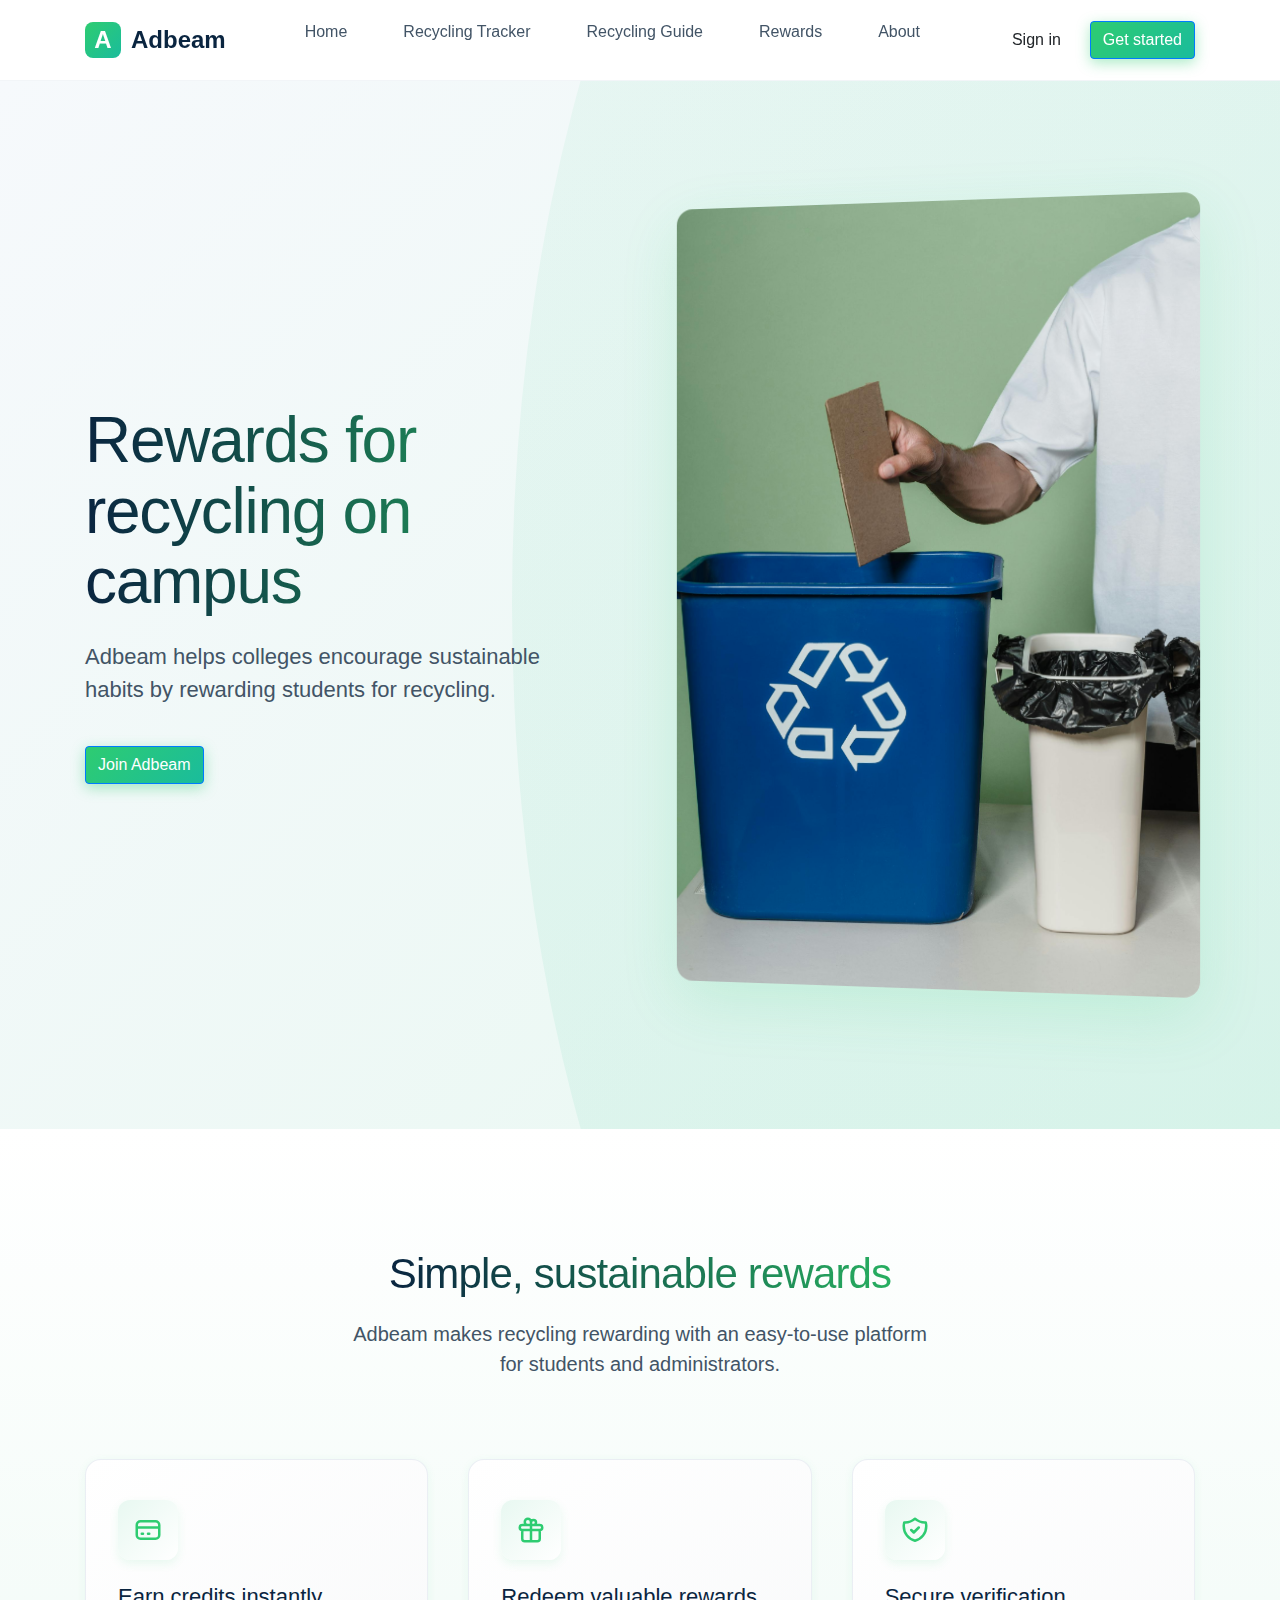
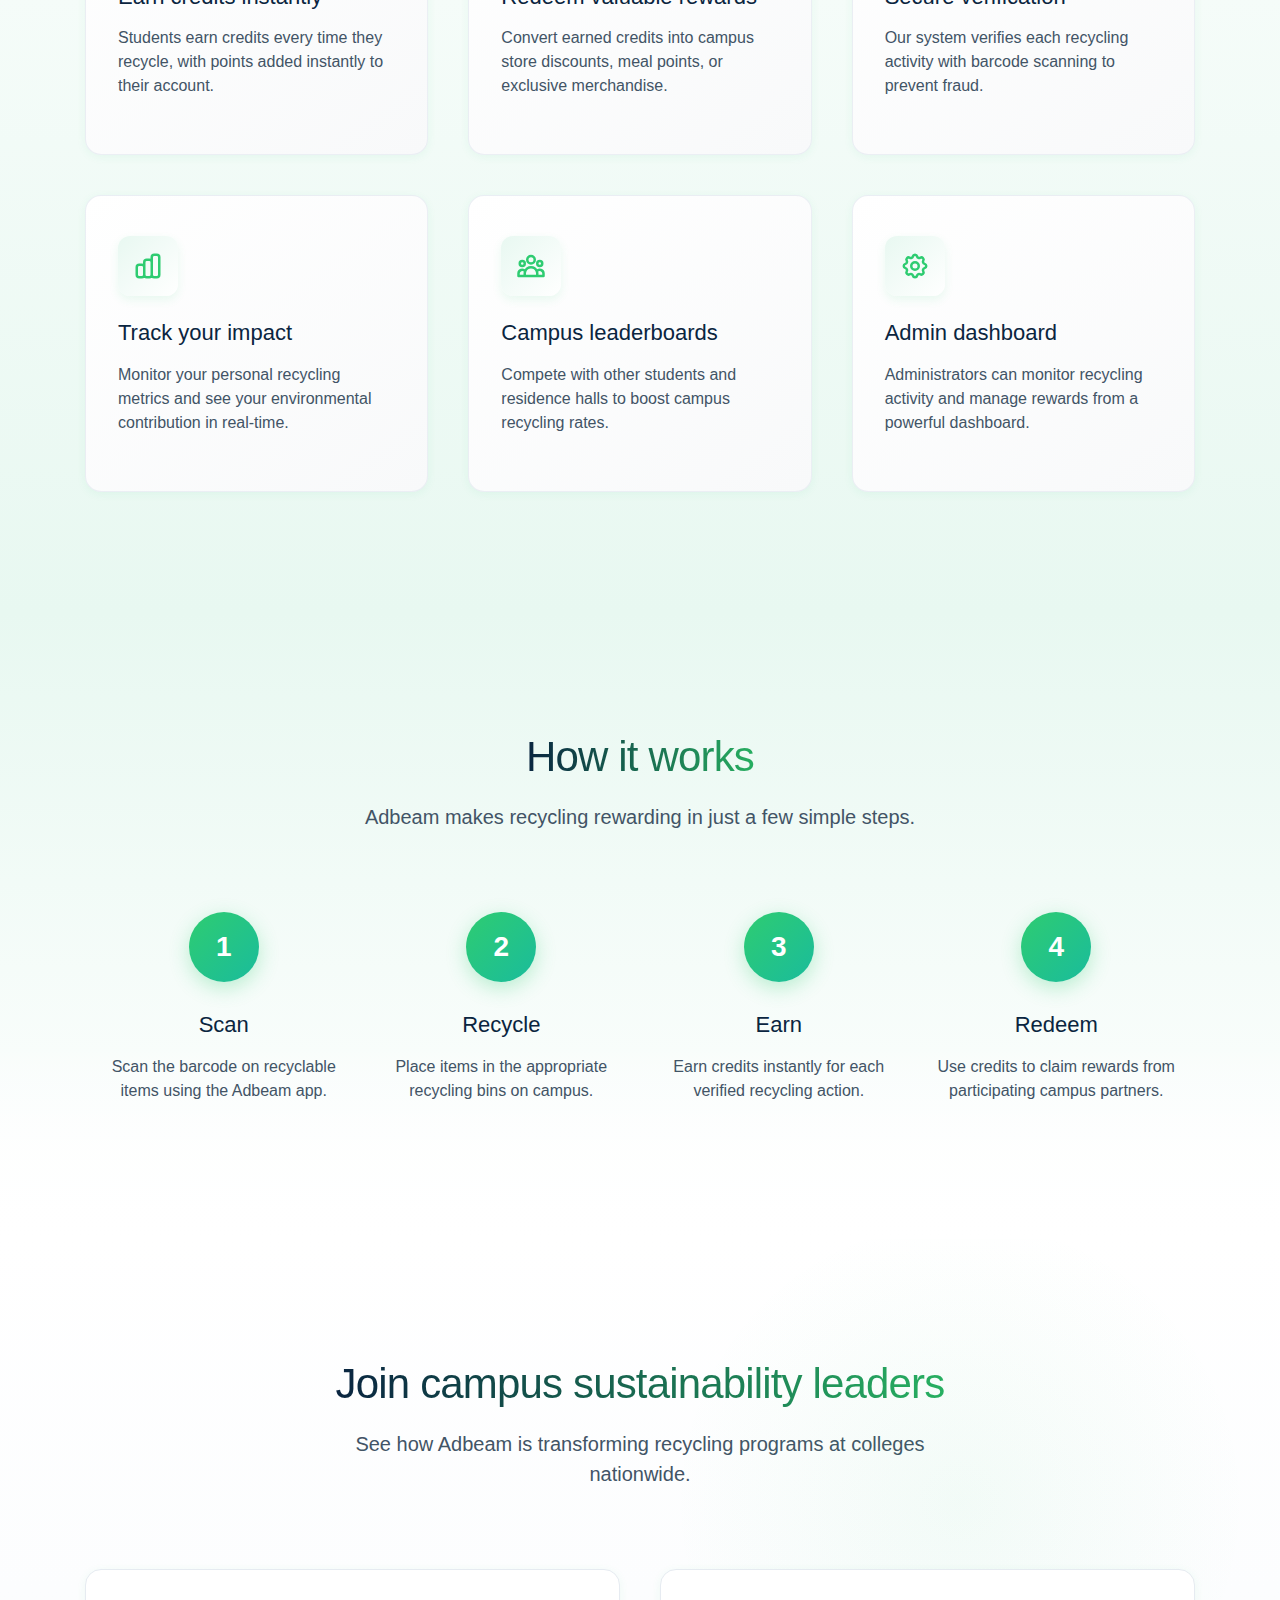
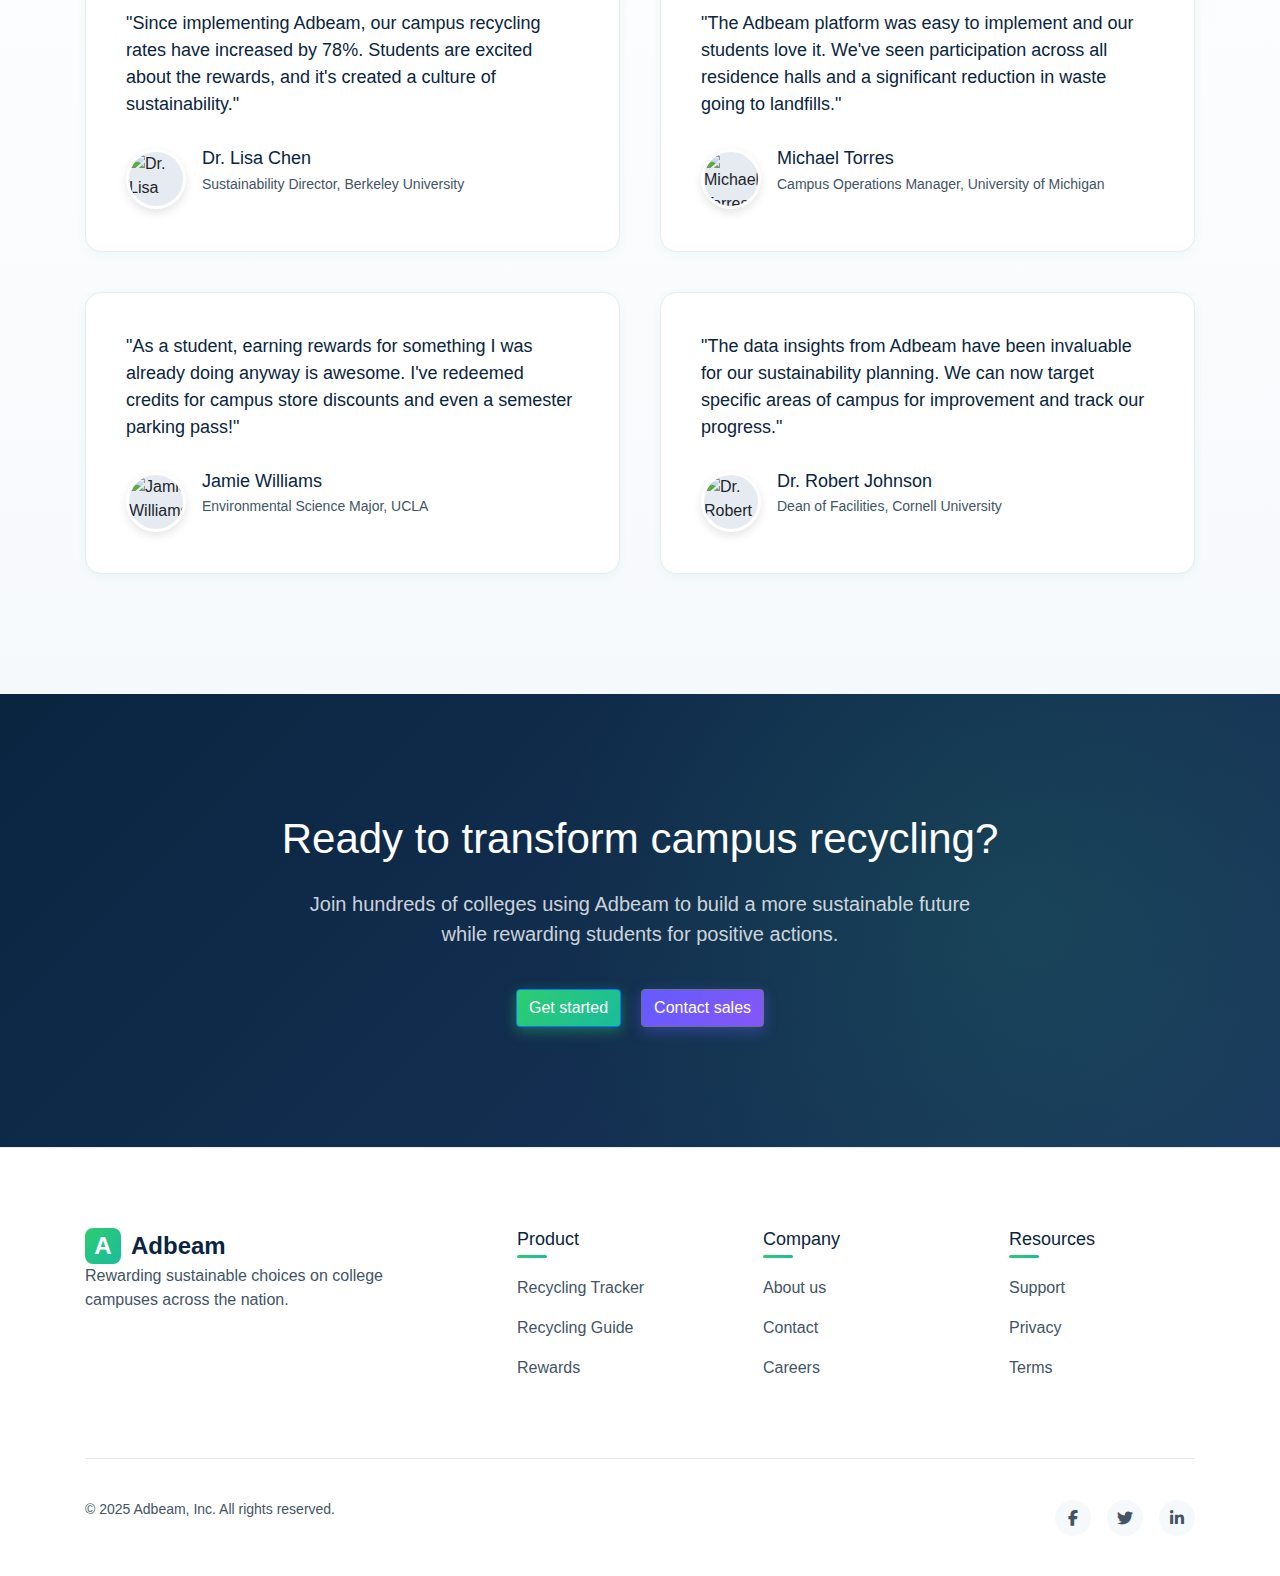
==== commit 53f9b787: "Add files via upload" ====
--- a/index.html
+++ b/index.html
@@ -3,7 +3,7 @@
 <head>
   <meta charset="UTF-8">
   <meta name="viewport" content="width=device-width, initial-scale=1.0">
-  <link rel="stylesheet" href="/css/index.css">
+  <link rel="stylesheet" href="index.css">
   <link rel="stylesheet" href="https://cdn.jsdelivr.net/npm/bootstrap@4.3.1/dist/css/bootstrap.min.css" integrity="sha384-ggOyR0iXCbMQv3Xipma34MD+dH/1fQ784/j6cY/iJTQUOhcWr7x9JvoRxT2MZw1T" crossorigin="anonymous">
   <link rel="stylesheet" href="https://cdnjs.cloudflare.com/ajax/libs/font-awesome/6.4.0/css/all.min.css">
   <title>Adbeam - Recycling Rewards for Campuses</title>
@@ -41,7 +41,7 @@
         <a href="#" class="btn btn-primary">Join Adbeam</a>
       </div>
       <div class="hero-image">
-        <img src="/images/recycle1 smaller.jpg" alt="Student scanning recyclable item on Adbeam app">
+        <img src="recycle1 smaller.jpg" alt="Student scanning recyclable item on Adbeam app">
       </div>
     </div>
   </section>
@@ -217,12 +217,11 @@
     </div>
   </section>
   
-  <!-- Footer -->
   <footer>
     <div class="container">
       <div class="footer-content">
         <div class="footer-column footer-about">
-          <a href="#" class="logo">
+          <a href="index.html" class="logo">
             <div class="logo-icon">A</div>
             Adbeam
           </a>
@@ -231,26 +230,23 @@
         <div class="footer-column">
           <h3>Product</h3>
           <ul class="footer-links">
-            <li><a href="recycling_tracker.html">Recycling Tracker</a></li>
-            <li><a href="recycling_page.html">Recycling Guide</a></li>
+            <li><a href="Recycling Tracker.html">Recycling Tracker</a></li>
+            <li><a href="recycling_guide.html">Recycling Guide</a></li>
             <li><a href="rewards.html">Rewards</a></li>
-            <li><a href="#">Mobile app</a></li>
           </ul>
         </div>
         <div class="footer-column">
           <h3>Company</h3>
           <ul class="footer-links">
             <li><a href="about.html">About us</a></li>
+            <li><a href="contact.html">Contact</a></li>
             <li><a href="#">Careers</a></li>
-            <li><a href="#">Blog</a></li>
-            <li><a href="contact.html">Contact</a></li>
           </ul>
         </div>
         <div class="footer-column">
           <h3>Resources</h3>
           <ul class="footer-links">
             <li><a href="#">Support</a></li>
-            <li><a href="#">Documentation</a></li>
             <li><a href="#">Privacy</a></li>
             <li><a href="#">Terms</a></li>
           </ul>
@@ -273,7 +269,7 @@
     </div>
   </footer>
 
-  <script src="index.js">const signInBtn = document.getElementById('signInBtn');
+  <script>const signInBtn = document.getElementById('signInBtn');
     const getStartedBtn = document.getElementById('getStartedBtn');
     const authModal = new bootstrap.Modal(document.getElementById('authModal'));
     const scanBtn = document.getElementById('scanBtn');
--- a/index.css
+++ b/index.css
@@ -0,0 +1,1249 @@
+:root {
+    --primary-color: #2ecc71;
+    --primary-dark: #27ae60;
+    --primary-light: #e8f8f1;
+    --primary-gradient: linear-gradient(135deg, #2ecc71, #1abc9c);
+    --secondary-color: #635bff;
+    --secondary-gradient: linear-gradient(135deg, #635bff, #8557f6);
+    --text-color: #0a2540;
+    --light-text: #425466;
+    --lightest-gray: #f6f9fc;
+    --light-gray: #e6ebf1;
+    --medium-gray: #aab7c4;
+    --radius: 12px;
+    --transition: all 0.3s ease;
+    --shadow-sm: 0 2px 10px rgba(46, 204, 113, 0.07);
+    --shadow-md: 0 10px 30px rgba(46, 204, 113, 0.1);
+    --shadow-lg: 0 20px 60px rgba(46, 204, 113, 0.15);
+  }
+  
+  * {
+    margin: 0;
+    padding: 0;
+    box-sizing: border-box;
+    font-family: -apple-system, BlinkMacSystemFont, 'Segoe UI', Roboto, Helvetica, Arial, sans-serif;
+  }
+  
+  body {
+    color: var(--text-color);
+    line-height: 1.6;
+    background-color: #fff;
+  }
+  
+  .container {
+    width: 100%;
+    max-width: 1200px;
+    margin: 0 auto;
+    padding: 0 20px;
+  }
+  
+  /* Header */
+  header {
+    padding: 20px 0;
+    border-bottom: 1px solid rgba(230, 235, 241, 0.5);
+    background-color: rgba(255, 255, 255, 0.95);
+    backdrop-filter: blur(10px);
+    position: sticky;
+    top: 0;
+    z-index: 1000;
+  }
+  
+  .header-content {
+    display: flex;
+    justify-content: space-between;
+    align-items: center;
+  }
+  
+ /* Replace the existing .logo and .logo-icon styles with these: */
+.logo {
+  display: flex;
+  align-items: center;
+  font-weight: 700;
+  font-size: 1.5rem;
+  color: var(--text-color);
+}
+
+.logo-icon {
+  width: 36px;
+  height: 36px;
+  background: var(--primary-gradient);
+  border-radius: 8px;
+  display: flex;
+  align-items: center;
+  justify-content: center;
+  color: white;
+  margin-right: 10px;
+  font-weight: bold;
+}
+
+.logo:hover {
+  color: var(--primary-color);
+}
+  nav ul {
+    display: flex;
+    list-style: none;
+    gap: 32px;
+  }
+  
+  nav a {
+    text-decoration: none;
+    color: var(--light-text);
+    font-weight: 500;
+    transition: var(--transition);
+    padding: 8px 12px;
+    border-radius: 6px;
+  }
+  
+  nav a:hover {
+    color: var(--primary-color);
+    background-color: var(--primary-light);
+  }
+  
+  .auth-buttons {
+    display: flex;
+    gap: 16px;
+    align-items: center;
+  }
+  
+  .btn {
+    padding: 10px 24px;
+    border-radius: var(--radius);
+    font-weight: 600;
+    cursor: pointer;
+    transition: var(--transition);
+    text-decoration: none;
+    font-size: 15px;
+  }
+  
+  .btn-text {
+    color: var(--text-color);
+    background: transparent;
+    border: none;
+  }
+  
+  .btn-text:hover {
+    color: var(--primary-color);
+  }
+  
+  .btn-primary {
+    background: var(--primary-gradient);
+    color: white;
+    border: none;
+    box-shadow: 0 4px 14px rgba(46, 204, 113, 0.4);
+  }
+  
+  .btn-primary:hover {
+    transform: translateY(-2px);
+    box-shadow: 0 6px 20px rgba(46, 204, 113, 0.5);
+  }
+  
+  .btn-secondary {
+    background: var(--secondary-gradient);
+    color: white;
+    border: none;
+    box-shadow: 0 4px 14px rgba(99, 91, 255, 0.4);
+  }
+  
+  .btn-secondary:hover {
+    transform: translateY(-2px);
+    box-shadow: 0 6px 20px rgba(99, 91, 255, 0.5);
+  }
+  
+  .btn-outline {
+    background: transparent;
+    color: white;
+    border: 2px solid rgba(255, 255, 255, 0.8);
+  }
+  
+  .btn-outline:hover {
+    background: rgba(255, 255, 255, 0.1);
+  }
+  
+  /* Hero Section */
+  .hero {
+    padding: 120px 0 140px;
+    position: relative;
+    overflow: hidden;
+  }
+  
+  .hero::before {
+    content: "";
+    position: absolute;
+    top: 0;
+    left: 0;
+    right: 0;
+    bottom: 0;
+    background: linear-gradient(135deg, #f6f9fc 0%, #e8f8f1 100%);
+    z-index: -1;
+  }
+  
+  .hero::after {
+    content: "";
+    position: absolute;
+    top: -50%;
+    right: -20%;
+    width: 80%;
+    height: 200%;
+    background: linear-gradient(135deg, rgba(46, 204, 113, 0.05) 0%, rgba(26, 188, 156, 0.1) 100%);
+    border-radius: 50%;
+    z-index: -1;
+    animation: pulse 15s infinite alternate ease-in-out;
+  }
+  
+  @keyframes pulse {
+    0% {
+      transform: scale(1);
+      opacity: 0.5;
+    }
+    100% {
+      transform: scale(1.1);
+      opacity: 0.8;
+    }
+  }
+  
+  .hero-content {
+    display: flex;
+    align-items: center;
+    gap: 60px;
+    position: relative;
+    z-index: 1;
+  }
+  
+  .hero-text {
+    flex: 1;
+  }
+  
+  .hero-image {
+    flex: 1;
+    display: flex;
+    justify-content: center;
+    position: relative;
+  }
+  
+  .hero-badge {
+    position: absolute;
+    top: -20px;
+    left: -20px;
+    background: var(--primary-gradient);
+    color: white;
+    padding: 8px 16px;
+    border-radius: 50px;
+    font-size: 14px;
+    font-weight: 600;
+    box-shadow: var(--shadow-md);
+    transform: rotate(-5deg);
+  }
+  
+  .hero h1 {
+    font-size: 64px;
+    line-height: 1.1;
+    margin-bottom: 24px;
+    letter-spacing: -0.02em;
+    background: linear-gradient(to right, var(--text-color), var(--primary-dark));
+    -webkit-background-clip: text;
+    -webkit-text-fill-color: transparent;
+  }
+  
+  .hero p {
+    font-size: 22px;
+    color: var(--light-text);
+    margin-bottom: 40px;
+    max-width: 90%;
+  }
+  
+  .hero-image img {
+    max-width: 100%;
+    height: auto;
+    border-radius: 16px;
+    box-shadow: var(--shadow-lg);
+    transform: perspective(1000px) rotateY(-5deg);
+    transition: var(--transition);
+  }
+  
+  .hero-image:hover img {
+    transform: perspective(1000px) rotateY(0deg);
+  }
+  
+  /* Features Section */
+  .features {
+    padding: 120px 0;
+    position: relative;
+    background: linear-gradient(to bottom, white, var(--primary-light));
+  }
+  
+  .features::before {
+    content: "";
+    position: absolute;
+    top: 0;
+    left: 0;
+    width: 100%;
+    height: 100%;
+    background-image: 
+      radial-gradient(circle at 10% 10%, rgba(46, 204, 113, 0.03) 0%, transparent 50%),
+      radial-gradient(circle at 90% 90%, rgba(46, 204, 113, 0.03) 0%, transparent 50%);
+    z-index: -1;
+  }
+  
+  .section-title {
+    text-align: center;
+    margin-bottom: 80px;
+  }
+  
+  .section-title h2 {
+    font-size: 42px;
+    margin-bottom: 20px;
+    letter-spacing: -0.02em;
+    background: linear-gradient(to right, var(--text-color), var(--primary-dark));
+    -webkit-background-clip: text;
+    -webkit-text-fill-color: transparent;
+    display: inline-block;
+  }
+  
+  .section-title p {
+    color: var(--light-text);
+    font-size: 20px;
+    max-width: 600px;
+    margin: 0 auto;
+  }
+  
+  .feature-grid {
+    display: grid;
+    grid-template-columns: repeat(3, 1fr);
+    gap: 40px;
+  }
+  
+  .feature-card {
+    background: linear-gradient(145deg, #ffffff, #f8f9fa);
+    border-radius: 16px;
+    padding: 40px 32px;
+    box-shadow: var(--shadow-sm);
+    transition: var(--transition);
+    border: 1px solid rgba(230, 235, 241, 0.8);
+    position: relative;
+    overflow: hidden;
+  }
+  
+  .feature-card::before {
+    content: "";
+    position: absolute;
+    top: 0;
+    left: 0;
+    width: 100%;
+    height: 4px;
+    background: var(--primary-gradient);
+    transform: scaleX(0);
+    transform-origin: left;
+    transition: transform 0.5s ease;
+  }
+  
+  .feature-card:hover {
+    transform: translateY(-8px);
+    box-shadow: var(--shadow-md);
+  }
+  
+  .feature-card:hover::before {
+    transform: scaleX(1);
+  }
+  
+  .feature-icon {
+    width: 60px;
+    height: 60px;
+    background: linear-gradient(135deg, var(--primary-light), white);
+    border-radius: 12px;
+    display: flex;
+    align-items: center;
+    justify-content: center;
+    margin-bottom: 24px;
+    box-shadow: 0 4px 10px rgba(46, 204, 113, 0.1);
+  }
+  
+  .feature-icon svg {
+    width: 30px;
+    height: 30px;
+    color: var(--primary-color);
+  }
+  
+  .feature-card h3 {
+    font-size: 22px;
+    margin-bottom: 16px;
+    color: var(--text-color);
+  }
+  
+  .feature-card p {
+    color: var(--light-text);
+    font-size: 16px;
+  }
+  
+  /* How It Works */
+  .how-it-works {
+    padding: 120px 0;
+    background: linear-gradient(180deg, var(--primary-light) 0%, white 100%);
+    position: relative;
+  }
+  
+  .how-it-works::after {
+    content: "";
+    position: absolute;
+    bottom: 0;
+    left: 0;
+    width: 100%;
+    height: 200px;
+    background: linear-gradient(to top, white, transparent);
+    z-index: 1;
+  }
+  
+  .steps {
+    display: flex;
+    justify-content: space-between;
+    margin-top: 80px;
+    position: relative;
+    z-index: 2;
+  }
+  
+  .step {
+    flex: 1;
+    display: flex;
+    flex-direction: column;
+    align-items: center;
+    text-align: center;
+    padding: 0 20px;
+    position: relative;
+  }
+  
+  
+  .step-number {
+    width: 70px;
+    height: 70px;
+    border-radius: 50%;
+    background: var(--primary-gradient);
+    display: flex;
+    align-items: center;
+    justify-content: center;
+    font-size: 28px;
+    font-weight: 700;
+    color: white;
+    margin-bottom: 30px;
+    box-shadow: 0 6px 20px rgba(46, 204, 113, 0.3);
+    position: relative;
+    z-index: 2;
+  }
+  
+  .step h3 {
+    font-size: 22px;
+    margin-bottom: 16px;
+    color: var(--text-color);
+  }
+  
+  .step p {
+    color: var(--light-text);
+    font-size: 16px;
+  }
+  
+  /* Testimonials */
+  .testimonials {
+    padding: 120px 0;
+    background: linear-gradient(to bottom, white, var(--lightest-gray));
+    position: relative;
+  }
+  
+  .testimonials::before {
+    content: "";
+    position: absolute;
+    top: 0;
+    right: 0;
+    width: 50%;
+    height: 50%;
+    background: radial-gradient(circle, rgba(46, 204, 113, 0.05) 0%, transparent 70%);
+    z-index: 0;
+  }
+  
+  .testimonial-grid {
+    display: grid;
+    grid-template-columns: repeat(2, 1fr);
+    gap: 40px;
+    margin-top: 60px;
+    position: relative;
+    z-index: 1;
+  }
+  
+  .testimonial-card {
+    background: white;
+    border-radius: 16px;
+    padding: 40px;
+    box-shadow: var(--shadow-sm);
+    transition: var(--transition);
+    border: 1px solid var(--light-gray);
+    position: relative;
+    overflow: hidden;
+  }
+  
+  .testimonial-card::before {
+    content: "";
+    position: absolute;
+    top: 20px;
+    left: 20px;
+    font-size: 120px;
+    line-height: 1;
+    font-family: Georgia, serif;
+    color: rgba(46, 204, 113, 0.1);
+    z-index: 0;
+  }
+  
+  .testimonial-card:hover {
+    transform: translateY(-5px);
+    box-shadow: var(--shadow-md);
+  }
+  
+  .testimonial-content {
+    font-size: 18px;
+    margin-bottom: 30px;
+    color: var(--text-color);
+    position: relative;
+    z-index: 1;
+  }
+  
+  .testimonial-author {
+    display: flex;
+    align-items: center;
+    position: relative;
+    z-index: 1;
+  }
+  
+  .author-avatar {
+    width: 60px;
+    height: 60px;
+    border-radius: 50%;
+    overflow: hidden;
+    margin-right: 16px;
+    background: var(--light-gray);
+    border: 3px solid white;
+    box-shadow: 0 4px 10px rgba(0, 0, 0, 0.1);
+  }
+  
+  .author-avatar img {
+    width: 100%;
+    height: 100%;
+    object-fit: cover;
+  }
+  
+  .author-info h4 {
+    font-size: 18px;
+    margin-bottom: 4px;
+    color: var(--text-color);
+  }
+  
+  .author-info p {
+    font-size: 14px;
+    color: var(--light-text);
+  }
+  
+  /* CTA Section */
+  .cta {
+    padding: 120px 0;
+    position: relative;
+    overflow: hidden;
+  }
+  
+  .cta::before {
+    content: "";
+    position: absolute;
+    top: 0;
+    left: 0;
+    width: 100%;
+    height: 100%;
+    background: linear-gradient(135deg, var(--text-color) 0%, #1a365d 100%);
+    z-index: -2;
+  }
+  
+  .cta::after {
+    content: "";
+    position: absolute;
+    top: -50%;
+    right: -20%;
+    width: 80%;
+    height: 200%;
+    background: radial-gradient(circle, rgba(46, 204, 113, 0.2) 0%, transparent 70%);
+    opacity: 0.6;
+    z-index: -1;
+  }
+  
+  .cta-shapes {
+    position: absolute;
+    top: 0;
+    left: 0;
+    width: 100%;
+    height: 100%;
+    z-index: -1;
+    overflow: hidden;
+  }
+  
+  .cta-shape {
+    position: absolute;
+    background: linear-gradient(135deg, rgba(46, 204, 113, 0.2), rgba(26, 188, 156, 0.2));
+    border-radius: 50%;
+  }
+  
+  .cta-shape:nth-child(1) {
+    top: 20%;
+    left: 10%;
+    width: 300px;
+    height: 300px;
+    opacity: 0.3;
+  }
+  
+  .cta-shape:nth-child(2) {
+    bottom: 10%;
+    right: 5%;
+    width: 200px;
+    height: 200px;
+    opacity: 0.2;
+  }
+  
+  .cta {
+    color: white;
+    text-align: center;
+  }
+  
+  .cta h2 {
+    font-size: 42px;
+    margin-bottom: 24px;
+    position: relative;
+  }
+  
+  .cta p {
+    font-size: 20px;
+    margin-bottom: 40px;
+    max-width: 700px;
+    margin-left: auto;
+    margin-right: auto;
+    color: rgba(255, 255, 255, 0.8);
+  }
+  
+  .cta-buttons {
+    display: flex;
+    justify-content: center;
+    gap: 20px;
+  }
+  
+  /* Footer */
+  footer {
+    background-color: white;
+    padding: 80px 0 40px;
+    border-top: 1px solid var(--light-gray);
+  }
+  
+  .footer-content {
+    display: grid;
+    grid-template-columns: 2fr 1fr 1fr 1fr;
+    gap: 60px;
+    margin-bottom: 60px;
+  }
+  
+  .footer-column h3 {
+    font-size: 18px;
+    margin-bottom: 24px;
+    color: var(--text-color);
+    position: relative;
+    display: inline-block;
+  }
+  
+  .footer-column h3::after {
+    content: "";
+    position: absolute;
+    bottom: -8px;
+    left: 0;
+    width: 30px;
+    height: 3px;
+    background: var(--primary-gradient);
+    border-radius: 3px;
+  }
+  
+  .footer-links {
+    list-style: none;
+  }
+  
+  .footer-links li {
+    margin-bottom: 12px;
+  }
+  
+  .footer-links a {
+    text-decoration: none;
+    color: var(--light-text);
+    transition: var(--transition);
+    display: inline-block;
+    padding: 2px 0;
+  }
+  
+  .footer-links a:hover {
+    color: var(--primary-color);
+    transform: translateX(3px);
+  }
+  
+  .footer-about p {
+    color: var(--light-text);
+    margin-bottom: 24px;
+  }
+  
+  .footer-bottom {
+    display: flex;
+    justify-content: space-between;
+    align-items: center;
+    padding-top: 40px;
+    border-top: 1px solid var(--light-gray);
+  }
+  
+  .copyright {
+    color: var(--light-text);
+    font-size: 14px;
+  }
+  
+  .social-links {
+    display: flex;
+    gap: 16px;
+  }
+  
+  .social-link {
+    width: 36px;
+    height: 36px;
+    border-radius: 50%;
+    display: flex;
+    align-items: center;
+    justify-content: center;
+    color: var(--light-text);
+    background: var(--lightest-gray);
+    transition: var(--transition);
+  }
+  
+  .social-link:hover {
+    color: white;
+    background: var(--primary-gradient);
+    transform: translateY(-3px);
+    box-shadow: 0 4px 10px rgba(46, 204, 113, 0.3);
+  }
+  
+  /* Animation Utilities */
+  .zoom-in {
+    animation: zoom-in 1s ease;
+  }
+  
+  @keyframes zoom-in {
+    0% {
+      opacity: 0;
+      transform: scale(0.9);
+    }
+    100% {
+      opacity: 1;
+      transform: scale(1);
+    }
+  }
+  
+  /* Stats Section (New) */
+  .stats {
+    padding: 0;
+    margin-top: -80px;
+    position: relative;
+    z-index: 10;
+  }
+  
+  .stats-container {
+    display: grid;
+    grid-template-columns: repeat(4, 1fr);
+    background: white;
+    border-radius: 16px;
+    box-shadow: var(--shadow-lg);
+    overflow: hidden;
+  }
+  
+  .stat-card {
+    padding: 40px 20px;
+    text-align: center;
+    border-right: 1px solid var(--light-gray);
+    background: linear-gradient(to bottom, white, var(--lightest-gray));
+    transition: var(--transition);
+  }
+  
+  .stat-card:last-child {
+    border-right: none;
+  }
+  
+  .stat-card:hover {
+    background: linear-gradient(to bottom, white, var(--primary-light));
+  }
+  
+  .stat-value {
+    font-size: 42px;
+    font-weight: 700;
+    color: var(--primary-color);
+    margin-bottom: 8px;
+    background: var(--primary-gradient);
+    -webkit-background-clip: text;
+    -webkit-text-fill-color: transparent;
+  }
+  
+  .stat-label {
+    color: var(--light-text);
+    font-size: 16px;
+    font-weight: 500;
+  }
+  
+  /* Environmental Impact Section (New) */
+  .impact {
+    padding: 140px 0 100px;
+    background: linear-gradient(to bottom, var(--lightest-gray), white);
+    position: relative;
+    overflow: hidden;
+  }
+  
+  .impact::before {
+    content: "";
+    position: absolute;
+    top: 0;
+    left: 0;
+    width: 100%;
+    height: 100%;
+    background-image: 
+      radial-gradient(circle at 90% 10%, rgba(46, 204, 113, 0.05) 0%, transparent 70%),
+      radial-gradient(circle at 10% 90%, rgba(46, 204, 113, 0.05) 0%, transparent 70%);
+    z-index: 0;
+  }
+  
+  .impact-content {
+    display: flex;
+    align-items: center;
+    gap: 60px;
+    position: relative;
+    z-index: 1;
+  }
+  
+  .impact-text {
+    flex: 1;
+  }
+  
+  .impact-charts {
+    flex: 1;
+    display: flex;
+    flex-direction: column;
+    gap: 30px;
+  }
+  
+  .impact-text h2 {
+    font-size: 42px;
+    margin-bottom: 24px;
+    background: linear-gradient(to right, var(--text-color), var(--primary-dark));
+    -webkit-background-clip: text;
+    -webkit-text-fill-color: transparent;
+  }
+  
+  .impact-text p {
+    font-size: 18px;
+    color: var(--light-text);
+    margin-bottom: 30px;
+  }
+  
+  .impact-stats {
+    display: flex;
+    gap: 40px;
+    margin-top: 40px;
+  }
+  
+  .impact-stat {
+    flex: 1;
+  }
+  
+  .impact-stat-value {
+    font-size: 36px;
+    font-weight: 700;
+    color: var(--primary-color);
+    margin-bottom: 8px;
+  }
+  
+  .impact-stat-label {
+    color: var(--light-text);
+    font-size: 16px;
+  }
+  
+  .chart-container {
+    background: white;
+    border-radius: 16px;
+    padding: 30px;
+    box-shadow: var(--shadow-sm);
+    border: 1px solid var(--light-gray);
+    transition: var(--transition);
+  }
+  
+  .chart-container:hover {
+    box-shadow: var(--shadow-md);
+    transform: translateY(-5px);
+  }
+  
+  .chart-header {
+    display: flex;
+    justify-content: space-between;
+    align-items: center;
+    margin-bottom: 20px;
+  }
+  
+  .chart-header h3 {
+    font-size: 18px;
+    color: var(--text-color);
+  }
+  
+  .chart-legend {
+    display: flex;
+    gap: 16px;
+    font-size: 14px;
+    color: var(--light-text);
+  }
+  
+  .legend-item {
+    display: flex;
+    align-items: center;
+    gap: 6px;
+  }
+  
+  .legend-color {
+    width: 12px;
+    height: 12px;
+    border-radius: 50%;
+  }
+  
+  /* Responsive adjustments */
+  @media (max-width: 1024px) {
+    .feature-grid {
+      grid-template-columns: repeat(2, 1fr);
+    }
+    
+    .stats-container {
+      grid-template-columns: repeat(2, 1fr);
+    }
+    
+    .stat-card:nth-child(2) {
+      border-right: none;
+    }
+    
+    .stat-card:nth-child(3) {
+      border-top: 1px solid var(--light-gray);
+    }
+    
+    .stat-card:nth-child(4) {
+      border-top: 1px solid var(--light-gray);
+    }
+    
+    .impact-content {
+      flex-direction: column;
+    }
+  }
+  
+  @media (max-width: 768px) {
+    .hero-content {
+      flex-direction: column;
+    }
+    
+    .hero h1 {
+      font-size: 42px;
+    }
+    
+    .feature-grid, .testimonial-grid {
+      grid-template-columns: 1fr;
+    }
+    
+    .steps {
+      flex-direction: column;
+      gap: 60px;
+    }
+    
+    .step:not(:last-child)::after {
+      top: unset;
+      bottom: -30px;
+      right: unset;
+      left: 50%;
+      transform: translateX(-50%);
+      width: 3px;
+      height: 60px;
+      background: linear-gradient(to bottom, var(--primary-color), var(--primary-light));
+    }
+    
+    .footer-content {
+      grid-template-columns: 1fr;
+      gap: 40px;
+    }
+    
+    nav ul {
+      display: none;
+    }
+    
+    .cta-buttons {
+      flex-direction: column;
+      align-items: center;
+      gap: 16px;
+    }
+    
+    .impact-stats {
+      flex-direction: column;
+      gap: 20px;
+    }
+  }
+
+  /* Rewards Page Styles */
+.reward-categories {
+    display: grid;
+    grid-template-columns: repeat(auto-fit, minmax(300px, 1fr));
+    gap: 30px;
+    margin-top: 40px;
+  }
+  
+  .reward-item {
+    background: white;
+    border-radius: 8px;
+    padding: 20px;
+    margin-bottom: 20px;
+    box-shadow: 0 4px 6px rgba(0, 0, 0, 0.1);
+    transition: transform 0.3s ease;
+  }
+  
+  .reward-item:hover {
+    transform: translateY(-5px);
+  }
+  
+  /* About Page Styles */
+  .about-hero {
+    background: linear-gradient(135deg, #2ecc71, #1abc9c);
+    color: white;
+    padding: 100px 0;
+    text-align: center;
+  }
+  
+  .team-members {
+    display: grid;
+    grid-template-columns: repeat(auto-fit, minmax(250px, 1fr));
+    gap: 30px;
+    margin-top: 40px;
+  }
+  
+  .team-member {
+    text-align: center;
+    background: white;
+    padding: 30px;
+    border-radius: 8px;
+    box-shadow: 0 4px 6px rgba(0, 0, 0, 0.1);
+  }
+  
+  .team-member img {
+    border-radius: 50%;
+    width: 150px;
+    height: 150px;
+    object-fit: cover;
+    margin-bottom: 20px;
+  }
+  
+  .team-member .role {
+    color: var(--primary-color);
+    font-weight: 600;
+    margin: 10px 0;
+  }
+
+  /* Rewards Page Styles */
+.reward-categories {
+  display: grid;
+  grid-template-columns: repeat(auto-fit, minmax(300px, 1fr));
+  gap: 30px;
+  margin-top: 40px;
+}
+
+.reward-item {
+  background: white;
+  border-radius: var(--radius);
+  padding: 30px;
+  margin-bottom: 20px;
+  box-shadow: var(--shadow-sm);
+  transition: var(--transition);
+  border: 1px solid var(--light-gray);
+}
+
+.reward-item:hover {
+  transform: translateY(-5px);
+  box-shadow: var(--shadow-md);
+}
+
+.reward-item h3 {
+  font-size: 1.25rem;
+  margin-bottom: 10px;
+  color: var(--text-color);
+}
+
+.reward-item p {
+  color: var(--light-text);
+  margin-bottom: 15px;
+}
+
+/* About Page Styles */
+.about-hero {
+  background: var(--primary-gradient);
+  color: white;
+  padding: 100px 0;
+  text-align: center;
+}
+
+.about-hero h1 {
+  font-size: 2.5rem;
+  margin-bottom: 20px;
+  background: none;
+  -webkit-text-fill-color: white;
+}
+
+.about-hero p {
+  font-size: 1.2rem;
+  max-width: 700px;
+  margin: 0 auto 30px;
+  color: rgba(255, 255, 255, 0.9);
+}
+
+.team-members {
+  display: grid;
+  grid-template-columns: repeat(auto-fit, minmax(280px, 1fr));
+  gap: 40px;
+  margin-top: 60px;
+}
+
+.team-member {
+  text-align: center;
+  background: white;
+  padding: 40px;
+  border-radius: var(--radius);
+  box-shadow: var(--shadow-sm);
+  transition: var(--transition);
+  border: 1px solid var(--light-gray);
+}
+
+.team-member:hover {
+  transform: translateY(-5px);
+  box-shadow: var(--shadow-md);
+}
+
+.team-member img {
+  border-radius: 50%;
+  width: 150px;
+  height: 150px;
+  object-fit: cover;
+  margin-bottom: 20px;
+  border: 3px solid white;
+  box-shadow: 0 4px 10px rgba(0, 0, 0, 0.1);
+}
+
+.team-member h3 {
+  font-size: 1.25rem;
+  margin-bottom: 5px;
+  color: var(--text-color);
+}
+
+.team-member .role {
+  color: var(--primary-color);
+  font-weight: 600;
+  margin: 10px 0;
+}
+
+.team-member .bio {
+  color: var(--light-text);
+  font-size: 0.95rem;
+}
+
+/* Contact Form Styles */
+.contact-form {
+  padding: 80px 0;
+  background: var(--lightest-gray);
+}
+
+.form-group {
+  margin-bottom: 25px;
+}
+
+.form-group label {
+  display: block;
+  margin-bottom: 8px;
+  font-weight: 500;
+  color: var(--text-color);
+}
+
+.form-group input,
+.form-group textarea {
+  width: 100%;
+  padding: 12px 16px;
+  border: 1px solid var(--light-gray);
+  border-radius: var(--radius);
+  font-family: inherit;
+  font-size: 1rem;
+  transition: var(--transition);
+}
+
+.form-group input:focus,
+.form-group textarea:focus {
+  outline: none;
+  border-color: var(--primary-color);
+  box-shadow: 0 0 0 3px rgba(46, 204, 113, 0.1);
+}
+
+.form-message {
+  display: none;
+  padding: 15px;
+  border-radius: var(--radius);
+  margin-top: 20px;
+  text-align: center;
+}
+
+/* FAQ Styles */
+.faq-item {
+  background: white;
+  border-radius: var(--radius);
+  padding: 25px;
+  margin-bottom: 20px;
+  box-shadow: var(--shadow-sm);
+  border: 1px solid var(--light-gray);
+}
+
+.faq-question {
+  font-weight: 600;
+  font-size: 1.1rem;
+  color: var(--text-color);
+  display: flex;
+  justify-content: space-between;
+  align-items: center;
+  cursor: pointer;
+}
+
+.faq-question svg {
+  transition: transform 0.3s ease;
+}
+
+.faq-answer {
+  display: none;
+  padding-top: 15px;
+  color: var(--light-text);
+}
+
+.faq-item.active .faq-question svg {
+  transform: rotate(180deg);
+}
+
+.faq-item.active .faq-answer {
+  display: block;
+}
+
+/* Responsive adjustments */
+@media (max-width: 768px) {
+  .about-hero h1 {
+    font-size: 2rem;
+  }
+  
+  .about-hero p {
+    font-size: 1rem;
+  }
+  
+  .team-members {
+    grid-template-columns: 1fr;
+    gap: 30px;
+  }
+  
+  .reward-categories {
+    grid-template-columns: 1fr;
+  }
+}